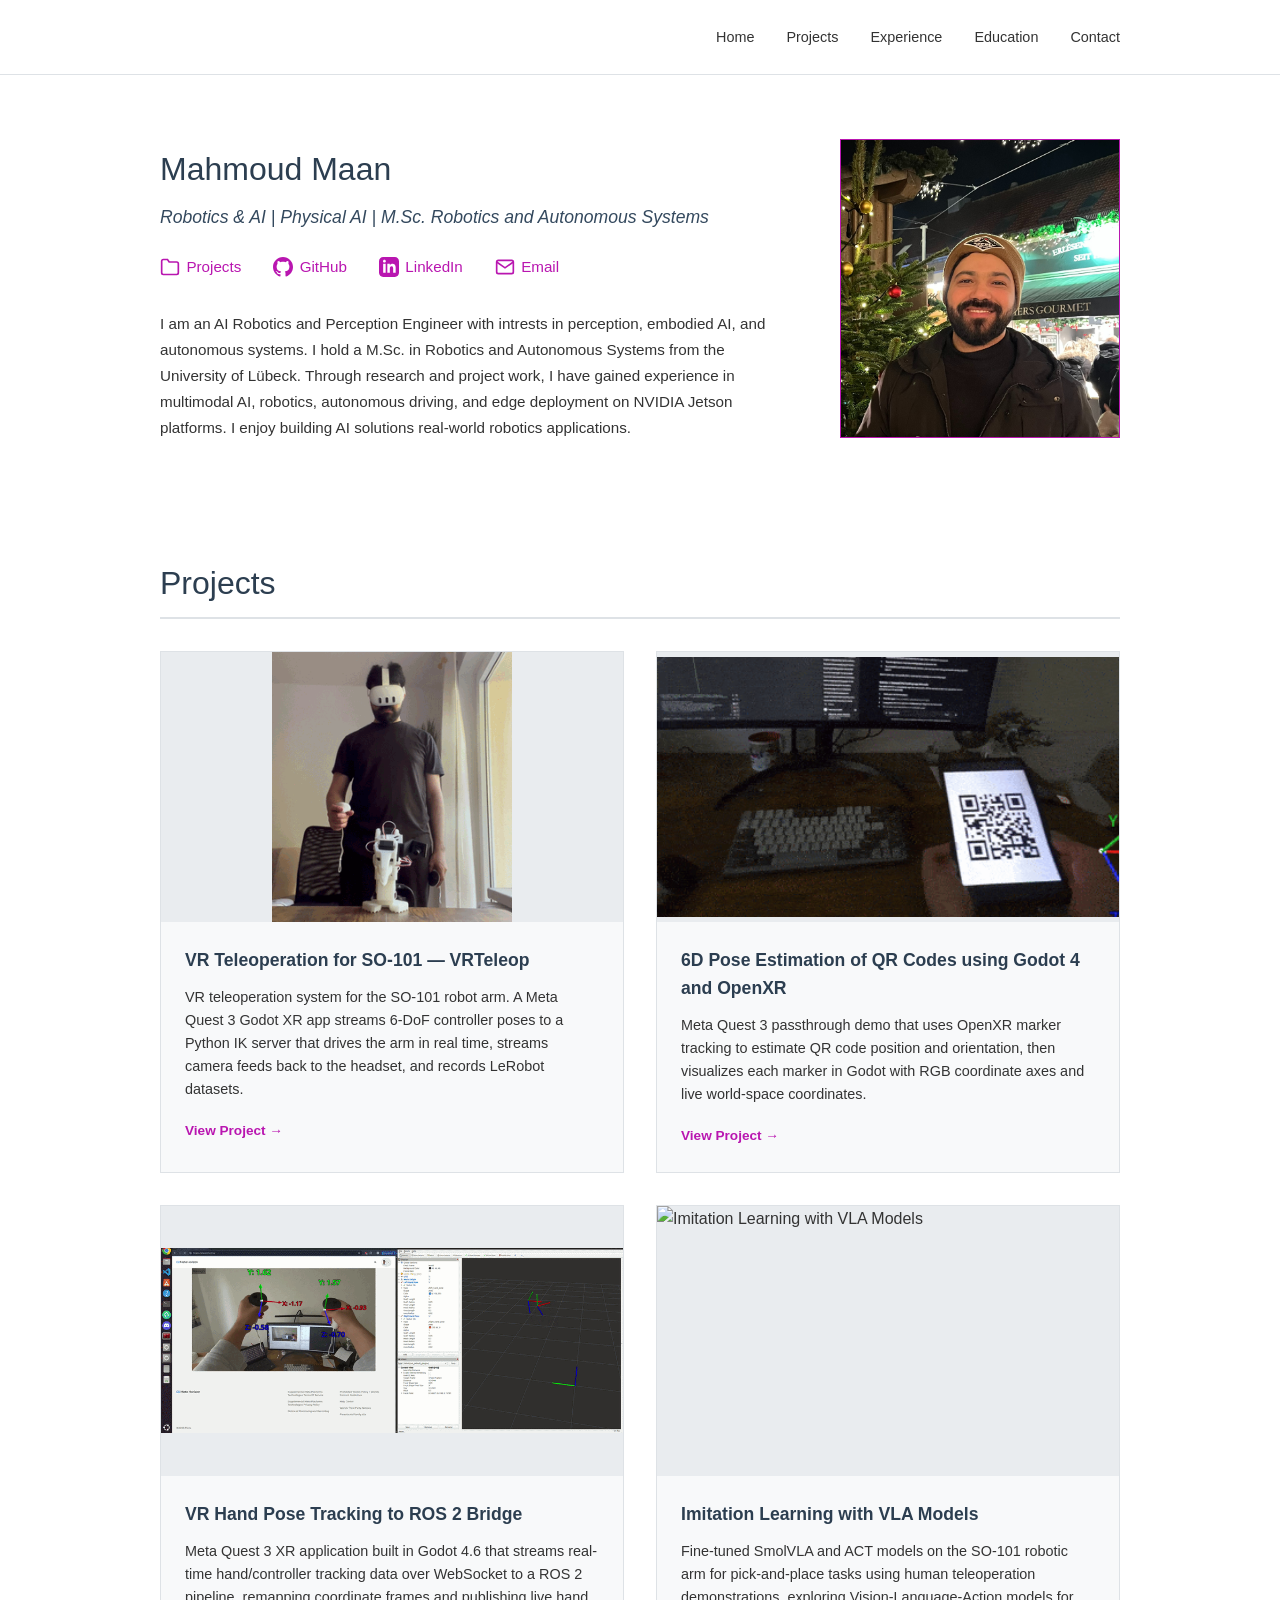
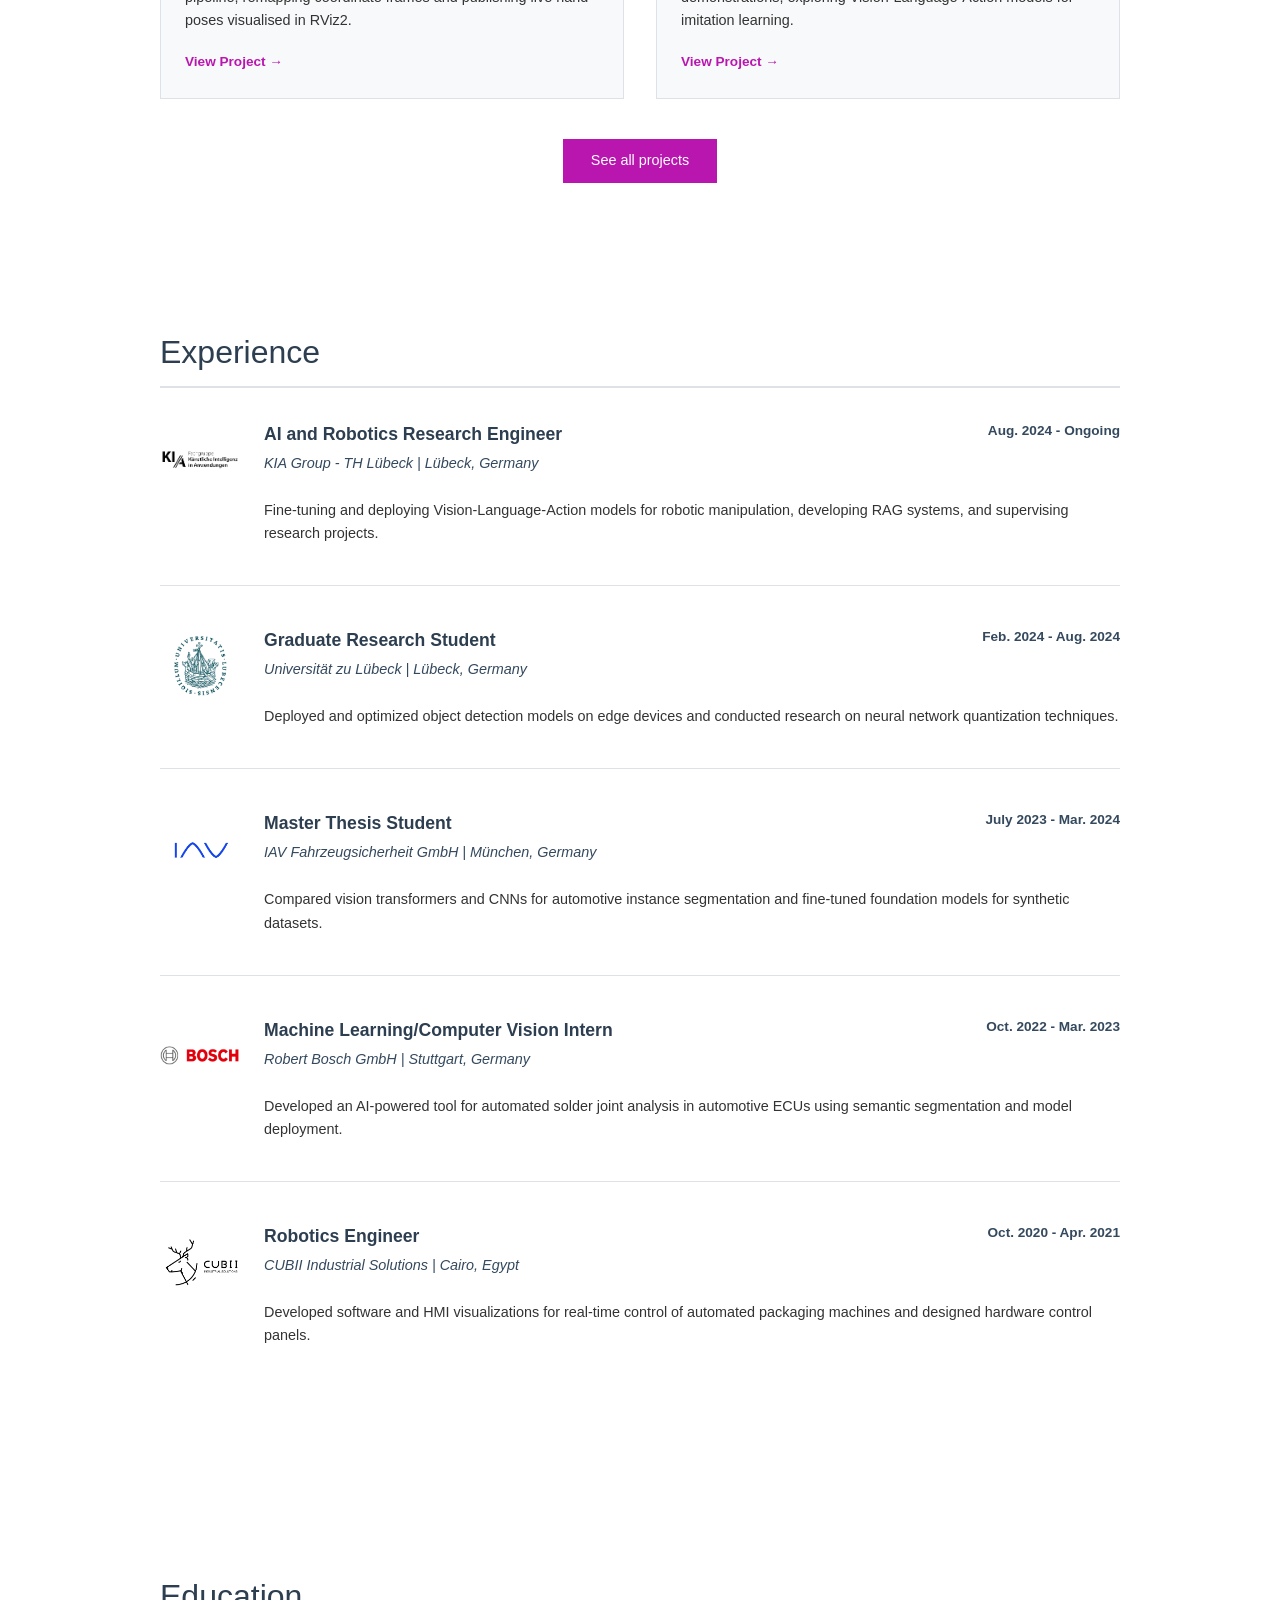
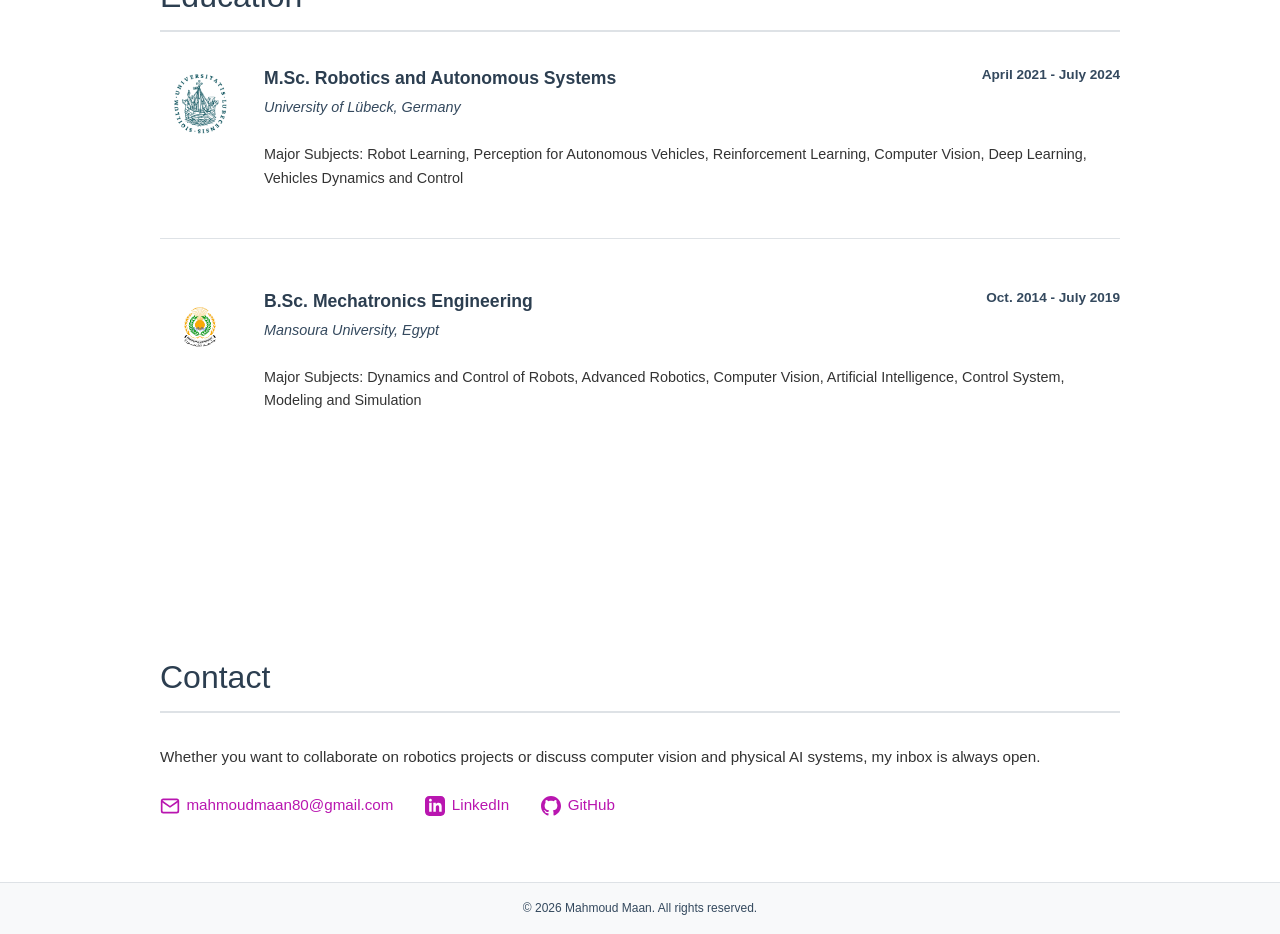
==== index.html @ 0f2143f8 "add all sections in indext.html" ====
<!DOCTYPE html>
<html lang="en">
<head>
    <meta charset="UTF-8">
    <meta name="viewport" content="width=device-width, initial-scale=1.0">
    <title>Mahmoud Maan - AI and Robotics Research Engineer</title>
    <link rel="stylesheet" href="assets/css/style.css">
</head>
<body>
    <nav class="navbar">
        <div class="container">
            <ul class="nav-links">
                <li><a href="#home">Home</a></li>
                <li><a href="#projects">Projects</a></li>
                <li><a href="#experience">Experience</a></li>
                <li><a href="#education">Education</a></li>
                <li><a href="#contact">Contact</a></li>
            </ul>
        </div>
    </nav>

    <main class="container">

        <!-- Home -->
        <div id="home" class="page-section">
            <section class="home-section">
                <div class="profile-container">
                    <div class="profile-text">
                        <h1 class="name">Mahmoud Maan</h1>
                        <p class="title">Robotics & AI | Physical AI | M.Sc. Robotics and Autonomous Systems</p>

                        <div class="social-links">
                            <a href="#projects" class="social-link">
                                <svg class="icon-svg" width="20" height="20" viewBox="0 0 24 24" fill="none" stroke="currentColor" stroke-width="2">
                                    <path d="M22 19a2 2 0 0 1-2 2H4a2 2 0 0 1-2-2V5a2 2 0 0 1 2-2h5l2 3h9a2 2 0 0 1 2 2z"></path>
                                </svg>
                                Projects
                            </a>
                            <a href="https://github.com/mahmoud-maan" class="social-link" target="_blank">
                                <svg class="icon-svg" width="20" height="20" viewBox="0 0 24 24" fill="currentColor">
                                    <path d="M12 0c-6.626 0-12 5.373-12 12 0 5.302 3.438 9.8 8.207 11.387.599.111.793-.261.793-.577v-2.234c-3.338.726-4.033-1.416-4.033-1.416-.546-1.387-1.333-1.756-1.333-1.756-1.089-.745.083-.729.083-.729 1.205.084 1.839 1.237 1.839 1.237 1.07 1.834 2.807 1.304 3.492.997.107-.775.418-1.305.762-1.604-2.665-.305-5.467-1.334-5.467-5.931 0-1.311.469-2.381 1.236-3.221-.124-.303-.535-1.524.117-3.176 0 0 1.008-.322 3.301 1.23.957-.266 1.983-.399 3.003-.404 1.02.005 2.047.138 3.006.404 2.291-1.552 3.297-1.23 3.297-1.23.653 1.653.242 2.874.118 3.176.77.84 1.235 1.911 1.235 3.221 0 4.609-2.807 5.624-5.479 5.921.43.372.823 1.102.823 2.222v3.293c0 .319.192.694.801.576 4.765-1.589 8.199-6.086 8.199-11.386 0-6.627-5.373-12-12-12z"/>
                                </svg>
                                GitHub
                            </a>
                            <a href="https://linkedin.com/in/mahmoud-maan" class="social-link" target="_blank">
                                <svg class="icon-svg" width="20" height="20" viewBox="0 0 24 24" fill="currentColor">
                                    <path d="M19 0h-14c-2.761 0-5 2.239-5 5v14c0 2.761 2.239 5 5 5h14c2.762 0 5-2.239 5-5v-14c0-2.761-2.238-5-5-5zm-11 19h-3v-11h3v11zm-1.5-12.268c-.966 0-1.75-.79-1.75-1.764s.784-1.764 1.75-1.764 1.75.79 1.75 1.764-.783 1.764-1.75 1.764zm13.5 12.268h-3v-5.604c0-3.368-4-3.113-4 0v5.604h-3v-11h3v1.765c1.396-2.586 7-2.777 7 2.476v6.759z"/>
                                </svg>
                                LinkedIn
                            </a>
                            <a href="mailto:mahmoudmaan80@gmail.com" class="social-link">
                                <svg class="icon-svg" width="20" height="20" viewBox="0 0 24 24" fill="none" stroke="currentColor" stroke-width="2">
                                    <path d="M4 4h16c1.1 0 2 .9 2 2v12c0 1.1-.9 2-2 2H4c-1.1 0-2-.9-2-2V6c0-1.1.9-2 2-2z"></path>
                                    <polyline points="22,6 12,13 2,6"></polyline>
                                </svg>
                                Email
                            </a>
                        </div>

                        <div class="bio">
                            <p>I am an AI Robotics and Perception Engineer with intrests in perception, embodied AI, and autonomous systems.
                            I hold a M.Sc. in Robotics and Autonomous Systems from the University of Lübeck. Through research and project work,
                            I have gained experience in multimodal AI, robotics, autonomous driving, and edge deployment on NVIDIA Jetson platforms.
                            I enjoy building AI solutions real-world robotics applications.</p>
                        </div>
                    </div>

                    <div class="profile-image-container">
                        <img src="assets/images/me2.jpg" alt="Mahmoud Maan" class="profile-image">
                    </div>
                </div>
            </section>
        </div>

        <!-- Projects -->
        <div id="projects" class="page-section">
            <section class="content-section">
                <h1>Projects</h1>

                <div class="projects-grid">

                    <a href="projects/detail.html#vr-teleop" class="project-card">
                        <div class="project-image">
                            <img src="assets/images/VRTeleop.gif" alt="VR Teleoperation — VRTeleop">
                        </div>
                        <div class="project-info">
                            <h3>VR Teleoperation for SO-101 — VRTeleop</h3>
                            <p>VR teleoperation system for the SO-101 robot arm. A Meta Quest 3 Godot XR app streams 6-DoF controller poses to a Python IK server that drives the arm in real time, streams camera feeds back to the headset, and records LeRobot datasets.</p>
                            <span class="project-link-text">View Project →</span>
                        </div>
                    </a>

                    <a href="projects/detail.html#qr-code-pose-tracking" class="project-card">
                        <div class="project-image">
                            <img src="assets/images/QRCode.gif" alt="6D Pose Estimation of QR Codes using Godot 4 and OpenXR">
                        </div>
                        <div class="project-info">
                            <h3>6D Pose Estimation of QR Codes using Godot 4 and OpenXR</h3>
                            <p>Meta Quest 3 passthrough demo that uses OpenXR marker tracking to estimate QR code position and orientation, then visualizes each marker in Godot with RGB coordinate axes and live world-space coordinates.</p>
                            <span class="project-link-text">View Project →</span>
                        </div>
                    </a>

                    <a href="projects/detail.html#vr-hand-bridge" class="project-card">
                        <div class="project-image">
                            <img src="assets/images/VRhandbridge.gif" alt="VR Hand Pose Tracking to ROS 2 Bridge">
                        </div>
                        <div class="project-info">
                            <h3>VR Hand Pose Tracking to ROS 2 Bridge</h3>
                            <p>Meta Quest 3 XR application built in Godot 4.6 that streams real-time hand/controller tracking data over WebSocket to a ROS 2 pipeline, remapping coordinate frames and publishing live hand poses visualised in RViz2.</p>
                            <span class="project-link-text">View Project →</span>
                        </div>
                    </a>

                    <a href="projects/detail.html#imitation-learning" class="project-card">
                        <div class="project-image">
                            <img src="assets/images/IL-Project/SmolVLA-inference.gif" alt="Imitation Learning with VLA Models">
                        </div>
                        <div class="project-info">
                            <h3>Imitation Learning with VLA Models</h3>
                            <p>Fine-tuned SmolVLA and ACT models on the SO-101 robotic arm for pick-and-place tasks using human teleoperation demonstrations, exploring Vision-Language-Action models for imitation learning.</p>
                            <span class="project-link-text">View Project →</span>
                        </div>
                    </a>

                </div>

                <div class="projects-see-all">
                    <a href="projects/index.html" class="btn">See all projects</a>
                </div>
            </section>
        </div>

        <!-- Experience -->
        <div id="experience" class="page-section">
            <section class="content-section">
                <h1>Experience</h1>

                <div class="experience-list">
                    <div class="experience-item">
                        <img src="assets/images/kia-logo.png" alt="KIA Group" class="company-logo">
                        <div class="experience-details">
                            <div class="experience-header">
                                <div>
                                    <h3>AI and Robotics Research Engineer</h3>
                                    <h4>KIA Group - TH Lübeck | Lübeck, Germany</h4>
                                </div>
                                <div class="experience-date">Aug. 2024 - Ongoing</div>
                            </div>
                            <p class="experience-summary">Fine-tuning and deploying Vision-Language-Action models for robotic manipulation, developing RAG systems, and supervising research projects.</p>
                        </div>
                    </div>

                    <div class="experience-item">
                        <img src="assets/images/Logo_Uni_Luebeck_1200dpi.png" alt="Universität zu Lübeck" class="company-logo">
                        <div class="experience-details">
                            <div class="experience-header">
                                <div>
                                    <h3>Graduate Research Student</h3>
                                    <h4>Universität zu Lübeck | Lübeck, Germany</h4>
                                </div>
                                <div class="experience-date">Feb. 2024 - Aug. 2024</div>
                            </div>
                            <p class="experience-summary">Deployed and optimized object detection models on edge devices and conducted research on neural network quantization techniques.</p>
                        </div>
                    </div>

                    <div class="experience-item">
                        <img src="assets/images/IAV-logo.png" alt="IAV" class="company-logo">
                        <div class="experience-details">
                            <div class="experience-header">
                                <div>
                                    <h3>Master Thesis Student</h3>
                                    <h4>IAV Fahrzeugsicherheit GmbH | München, Germany</h4>
                                </div>
                                <div class="experience-date">July 2023 - Mar. 2024</div>
                            </div>
                            <p class="experience-summary">Compared vision transformers and CNNs for automotive instance segmentation and fine-tuned foundation models for synthetic datasets.</p>
                        </div>
                    </div>

                    <div class="experience-item">
                        <img src="assets/images/Bosch-logo.png" alt="Bosch" class="company-logo">
                        <div class="experience-details">
                            <div class="experience-header">
                                <div>
                                    <h3>Machine Learning/Computer Vision Intern</h3>
                                    <h4>Robert Bosch GmbH | Stuttgart, Germany</h4>
                                </div>
                                <div class="experience-date">Oct. 2022 - Mar. 2023</div>
                            </div>
                            <p class="experience-summary">Developed an AI-powered tool for automated solder joint analysis in automotive ECUs using semantic segmentation and model deployment.</p>
                        </div>
                    </div>

                    <div class="experience-item">
                        <img src="assets/images/Cubii-Industrial-solutions-logo.png" alt="CUBII" class="company-logo">
                        <div class="experience-details">
                            <div class="experience-header">
                                <div>
                                    <h3>Robotics Engineer</h3>
                                    <h4>CUBII Industrial Solutions | Cairo, Egypt</h4>
                                </div>
                                <div class="experience-date">Oct. 2020 - Apr. 2021</div>
                            </div>
                            <p class="experience-summary">Developed software and HMI visualizations for real-time control of automated packaging machines and designed hardware control panels.</p>
                        </div>
                    </div>
                </div>
            </section>
        </div>

        <!-- Education -->
        <div id="education" class="page-section">
            <section class="content-section">
                <h1>Education</h1>

                <div class="education-list">
                    <div class="education-item-new">
                        <img src="assets/images/Logo_Uni_Luebeck_1200dpi.png" alt="University of Lübeck" class="university-logo">
                        <div class="education-details-new">
                            <div class="education-header-new">
                                <div>
                                    <h3>M.Sc. Robotics and Autonomous Systems</h3>
                                    <h4>University of Lübeck, Germany</h4>
                                </div>
                                <div class="education-date">April 2021 - July 2024</div>
                            </div>
                            <p class="education-summary">Major Subjects: Robot Learning, Perception for Autonomous Vehicles, Reinforcement Learning, Computer Vision, Deep Learning, Vehicles Dynamics and Control
                            </p>
                        </div>
                    </div>

                    <div class="education-item-new">
                        <img src="assets/images/mansoura-university_logo.png" alt="Mansoura University" class="university-logo">
                        <div class="education-details-new">
                            <div class="education-header-new">
                                <div>
                                    <h3>B.Sc. Mechatronics Engineering</h3>
                                    <h4>Mansoura University, Egypt</h4>
                                </div>
                                <div class="education-date">Oct. 2014 - July 2019</div>
                            </div>
                            <p class="education-summary">Major Subjects: Dynamics and Control of Robots, Advanced Robotics, Computer Vision, Artificial Intelligence, Control System, Modeling and Simulation </p>
                        </div>
                    </div>
                </div>
            </section>
        </div>

        <!-- Contact -->
        <div id="contact" class="page-section">
            <section class="content-section contact-section">
                <h1>Contact</h1>
                <p class="contact-text">Whether you want to collaborate on robotics projects or discuss computer vision and physical AI systems, my inbox is always open.
                </p>
                <div class="contact-links">
                    <a href="mailto:mahmoudmaan80@gmail.com" class="social-link">
                        <svg class="icon-svg" width="20" height="20" viewBox="0 0 24 24" fill="none" stroke="currentColor" stroke-width="2">
                            <path d="M4 4h16c1.1 0 2 .9 2 2v12c0 1.1-.9 2-2 2H4c-1.1 0-2-.9-2-2V6c0-1.1.9-2 2-2z"></path>
                            <polyline points="22,6 12,13 2,6"></polyline>
                        </svg>
                        mahmoudmaan80@gmail.com
                    </a>
                    <a href="https://linkedin.com/in/mahmoud-maan" class="social-link" target="_blank">
                        <svg class="icon-svg" width="20" height="20" viewBox="0 0 24 24" fill="currentColor">
                            <path d="M19 0h-14c-2.761 0-5 2.239-5 5v14c0 2.761 2.239 5 5 5h14c2.762 0 5-2.239 5-5v-14c0-2.761-2.238-5-5-5zm-11 19h-3v-11h3v11zm-1.5-12.268c-.966 0-1.75-.79-1.75-1.764s.784-1.764 1.75-1.764 1.75.79 1.75 1.764-.783 1.764-1.75 1.764zm13.5 12.268h-3v-5.604c0-3.368-4-3.113-4 0v5.604h-3v-11h3v1.765c1.396-2.586 7-2.777 7 2.476v6.759z"/>
                        </svg>
                        LinkedIn
                    </a>
                    <a href="https://github.com/mahmoud-maan" class="social-link" target="_blank">
                        <svg class="icon-svg" width="20" height="20" viewBox="0 0 24 24" fill="currentColor">
                            <path d="M12 0c-6.626 0-12 5.373-12 12 0 5.302 3.438 9.8 8.207 11.387.599.111.793-.261.793-.577v-2.234c-3.338.726-4.033-1.416-4.033-1.416-.546-1.387-1.333-1.756-1.333-1.756-1.089-.745.083-.729.083-.729 1.205.084 1.839 1.237 1.839 1.237 1.07 1.834 2.807 1.304 3.492.997.107-.775.418-1.305.762-1.604-2.665-.305-5.467-1.334-5.467-5.931 0-1.311.469-2.381 1.236-3.221-.124-.303-.535-1.524.117-3.176 0 0 1.008-.322 3.301 1.23.957-.266 1.983-.399 3.003-.404 1.02.005 2.047.138 3.006.404 2.291-1.552 3.297-1.23 3.297-1.23.653 1.653.242 2.874.118 3.176.77.84 1.235 1.911 1.235 3.221 0 4.609-2.807 5.624-5.479 5.921.43.372.823 1.102.823 2.222v3.293c0 .319.192.694.801.576 4.765-1.589 8.199-6.086 8.199-11.386 0-6.627-5.373-12-12-12z"/>
                        </svg>
                        GitHub
                    </a>
                </div>
            </section>
        </div>

    </main>

    <footer>
        <div class="container">
            <p>&copy; 2026 Mahmoud Maan. All rights reserved.</p>
        </div>
    </footer>
</body>
</html>
---- assets/css/style.css ----
/* ===========================
   Global Styles
   =========================== */

* {
    margin: 0;
    padding: 0;
    box-sizing: border-box;
}

html {
    overflow-y: scroll;
    scroll-behavior: smooth;
}

.page-section {
    scroll-margin-top: 80px;
}

:root {
    --primary-color: #2c3e50;
    --secondary-color: #34495e;
    --text-color: #333;
    --light-gray: #f8f9fa;
    --border-color: #dee2e6;
    --link-color: #b916b0;
    --link-hover: #8f1189;
}

body {
    font-family: -apple-system, BlinkMacSystemFont, 'Segoe UI', Arial, sans-serif;
    line-height: 1.6;
    color: var(--text-color);
    background-color: #ffffff;
    min-height: 100vh;
    display: flex;
    flex-direction: column;
}

main {
    flex: 1;
}

/* ===========================
   Container
   =========================== */

.container {
    max-width: 1000px;
    margin: 0 auto;
    padding: 0 20px;
}

/* ===========================
   Navigation Bar
   =========================== */

.navbar {
    background-color: #ffffff;
    border-bottom: 1px solid var(--border-color);
    padding: 1.5rem 0;
    position: sticky;
    top: 0;
    z-index: 100;
}

.navbar .container {
    display: flex;
    justify-content: flex-end;
    align-items: center;
}

.nav-links {
    display: flex;
    list-style: none;
    gap: 2rem;
}

.nav-links a {
    text-decoration: none;
    color: var(--text-color);
    font-size: 0.9rem;
    transition: color 0.3s;
}

.nav-links a:hover,
.nav-links a.active {
    color: var(--link-color);
}

/* ===========================
   Home Page
   =========================== */

.home-section {
    padding: 4rem 0;
}

.profile-container {
    display: flex;
    align-items: center;
    gap: 4rem;
    max-width: 1000px;
    margin: 0 auto;
}

.profile-text {
    flex: 1;
    text-align: left;
}

.profile-image-container {
    flex-shrink: 0;
}

.profile-image {
    max-width: 280px;
    height: auto;
    border-radius: 0;
    border: 1px solid var(--link-color);
}

.name {
    font-size: 2rem;
    margin-bottom: 0.5rem;
    color: var(--primary-color);
    font-weight: normal;
}

.title {
    font-size: 1.1rem;
    color: var(--secondary-color);
    margin-bottom: 1.5rem;
    font-style: italic;
}

.bio {
    margin: 2rem 0 0 0;
    font-size: 0.95rem;
    line-height: 1.7;
    text-align: left;
}

.social-links {
    display: flex;
    gap: 2rem;
    margin-top: 1.5rem;
    flex-wrap: wrap;
}

.social-link {
    text-decoration: none;
    color: var(--link-color);
    font-size: 0.95rem;
    display: flex;
    align-items: center;
    gap: 0.4rem;
    transition: color 0.3s;
}

.social-link:hover {
    color: var(--link-hover);
}

.social-link .icon {
    font-size: 1.1rem;
}

.icon-svg {
    flex-shrink: 0;
}

/* ===========================
   Content Sections
   =========================== */

.content-section {
    padding: 3rem 0 6rem 0;
}


.content-section h1 {
    font-size: 2rem;
    margin-bottom: 2rem;
    color: var(--primary-color);
    border-bottom: 2px solid var(--border-color);
    padding-bottom: 0.5rem;
    font-weight: normal;
}

.content-section h2 {
    font-size: 1.5rem;
    margin-top: 2rem;
    margin-bottom: 1rem;
    color: var(--primary-color);
}

.content-section h3 {
    font-size: 1.15rem;
    margin-top: 1.5rem;
    margin-bottom: 0.75rem;
    color: var(--secondary-color);
}

.content-section h4 {
    font-size: 1rem;
    color: var(--secondary-color);
    font-weight: normal;
    font-style: italic;
}

/* ===========================
   Experience List
   =========================== */

.experience-list {
    margin-top: 2rem;
}

.experience-item {
    display: flex;
    gap: 1.5rem;
    margin-bottom: 2.5rem;
    padding-bottom: 2.5rem;
    border-bottom: 1px solid var(--border-color);
}

.experience-item:last-child {
    border-bottom: none;
}

.company-logo {
    width: 80px;
    height: 80px;
    object-fit: contain;
    flex-shrink: 0;
}

.experience-details {
    flex: 1;
}

.experience-header {
    display: flex;
    justify-content: space-between;
    align-items: flex-start;
    margin-bottom: 0.75rem;
}

.experience-date {
    font-size: 0.85rem;
    color: var(--secondary-color);
    font-weight: bold;
    white-space: nowrap;
    margin-left: 1rem;
}

.experience-item h3 {
    margin: 0 0 0.25rem 0;
    font-size: 1.1rem;
    color: var(--primary-color);
}

.experience-item h4 {
    margin: 0 0 0.75rem 0;
    font-size: 0.9rem;
    color: var(--secondary-color);
    font-weight: normal;
    font-style: italic;
}

.experience-summary {
    font-size: 0.9rem;
    line-height: 1.6;
    color: var(--text-color);
    margin: 0;
}

/* ===========================
   Education
   =========================== */

.education-list {
    margin-top: 2rem;
    margin-bottom: 3rem;
}

.education-item-new {
    display: flex;
    gap: 1.5rem;
    margin-bottom: 3rem;
    padding-bottom: 3rem;
    border-bottom: 1px solid var(--border-color);
}

.education-item-new:last-child {
    border-bottom: none;
}

.university-logo {
    width: 80px;
    height: 80px;
    object-fit: contain;
    flex-shrink: 0;
}

.education-details-new {
    flex: 1;
}

.education-header-new {
    display: flex;
    justify-content: space-between;
    align-items: flex-start;
    margin-bottom: 0.75rem;
}

.education-date {
    font-size: 0.85rem;
    color: var(--secondary-color);
    font-weight: bold;
    white-space: nowrap;
    margin-left: 1rem;
}

.education-item-new h3 {
    margin: 0 0 0.25rem 0;
    font-size: 1.1rem;
    color: var(--primary-color);
}

.education-item-new h4 {
    margin: 0 0 0.75rem 0;
    font-size: 0.9rem;
    color: var(--secondary-color);
    font-weight: normal;
    font-style: italic;
}

.education-summary {
    font-size: 0.9rem;
    line-height: 1.6;
    color: var(--text-color);
    margin: 0;
}

/* ===========================
   Skills Section
   =========================== */

.skills-section {
    margin-top: 3rem;
}

.skills-grid {
    display: grid;
    grid-template-columns: repeat(auto-fit, minmax(300px, 1fr));
    gap: 1.5rem;
    margin-top: 1.5rem;
}

.skill-category {
    background-color: var(--light-gray);
    padding: 1.5rem;
    border-left: 3px solid var(--link-color);
}

.skill-category h3 {
    margin-top: 0;
    margin-bottom: 0.75rem;
    font-size: 1rem;
}

.skill-category p {
    line-height: 1.6;
    color: var(--text-color);
    font-size: 0.9rem;
}

/* ===========================
   Projects Grid
   =========================== */

.projects-grid {
    display: grid;
    grid-template-columns: repeat(2, 1fr);
    gap: 2rem;
    margin-top: 2rem;
}

.project-card {
    display: block;
    text-decoration: none;
    color: inherit;
    background-color: var(--light-gray);
    border: 1px solid var(--border-color);
    overflow: hidden;
    transition: transform 0.2s, box-shadow 0.2s;
}

.project-card:hover {
    transform: translateY(-5px);
    box-shadow: 0 4px 12px rgba(0, 0, 0, 0.1);
}

.project-image {
    width: 100%;
    height: 270px;
    overflow: hidden;
    background-color: #e9ecef;
}

.project-image img {
    width: 100%;
    height: 100%;
    object-fit: contain;
}

.project-info {
    padding: 1.5rem;
}

.project-info h3 {
    margin-top: 0;
    margin-bottom: 0.75rem;
    color: var(--primary-color);
    font-size: 1.1rem;
}

.project-info p {
    line-height: 1.6;
    margin-bottom: 1rem;
    color: var(--text-color);
    font-size: 0.9rem;
}

.project-link-text {
    color: var(--link-color);
    font-weight: bold;
    font-size: 0.85rem;
}

.projects-see-all {
    text-align: center;
    margin-top: 2.5rem;
}

/* ===========================
   Project Detail Page
   =========================== */

.project-detail {
    max-width: 800px;
    margin: 0 auto;
}

.back-link {
    display: inline-block;
    color: var(--link-color);
    text-decoration: none;
    margin-bottom: 2rem;
    font-size: 0.95rem;
}

.back-link:hover {
    color: var(--link-hover);
}

.project-meta {
    font-size: 0.9rem;
    color: var(--secondary-color);
    font-style: italic;
    margin-bottom: 2rem;
}

.project-image-large {
    width: 100%;
    height: 400px;
    overflow: hidden;
    background-color: #e9ecef;
    margin-bottom: 2rem;
    border: 1px solid var(--border-color);
}

.project-image-large img {
    width: 100%;
    height: 100%;
    object-fit: cover;
}

.project-image-hero {
    width: 100%;
    margin: 1.5rem 0 2rem;
    border: 1px solid var(--border-color);
    border-radius: 4px;
    overflow: hidden;
    background-color: #f8f9fa;
}

.project-image-hero img {
    width: 100%;
    height: auto;
    display: block;
}

.project-video-hero {
    position: relative;
    display: block;
    width: 100%;
    margin: 1.5rem 0 2rem;
    border: 1px solid var(--border-color);
    border-radius: 4px;
    overflow: hidden;
    background-color: #000;
    text-decoration: none;
    cursor: pointer;
}

.project-video-hero img {
    width: 100%;
    height: auto;
    display: block;
    transition: opacity 0.2s ease;
}

.project-video-hero:hover img {
    opacity: 0.75;
}

.yt-play-btn {
    position: absolute;
    top: 50%;
    left: 50%;
    transform: translate(-50%, -50%);
    pointer-events: none;
    filter: drop-shadow(0 2px 6px rgba(0,0,0,0.5));
    transition: transform 0.2s ease;
}

.project-video-hero:hover .yt-play-btn {
    transform: translate(-50%, -50%) scale(1.12);
}

.video-caption {
    text-align: center;
    font-size: 0.85rem;
    color: var(--text-secondary, #666);
    margin: -1rem 0 1.5rem;
}

.video-grid {
    display: grid;
    grid-template-columns: repeat(2, 1fr);
    gap: 1rem;
    margin: 1.5rem 0;
}

.video-grid .project-video-hero {
    margin: 0;
}

.video-grid .video-caption {
    margin: 0.4rem 0 0;
}

@media (max-width: 600px) {
    .video-grid {
        grid-template-columns: 1fr;
    }
}

.project-content {
    line-height: 1.7;
    font-size: 0.95rem;
}

.project-content ul {
    margin-left: 1.5rem;
    margin-bottom: 1.5rem;
}

.project-content li {
    margin-bottom: 0.5rem;
    font-size: 0.9rem;
}

.project-content pre {
    background-color: var(--light-gray);
    padding: 1.5rem;
    border-left: 3px solid var(--link-color);
    overflow-x: auto;
    margin: 1.5rem 0;
}

.project-content code {
    font-family: 'Courier New', monospace;
    font-size: 0.9rem;
    line-height: 1.6;
}

.project-content img {
    width: 100%;
    height: auto;
    display: block;
    margin: 1rem 0 0;
    border: 1px solid var(--border-color);
}

.project-content blockquote {
    border-left: 3px solid var(--border-color);
    margin: 0 0 1.5rem;
    padding: 0.5rem 1rem;
    color: var(--secondary-color);
    font-style: italic;
    font-size: 0.9rem;
}

.project-content hr {
    border: none;
    border-top: 1px solid var(--border-color);
    margin: 2rem 0;
}

.project-content table {
    width: 100%;
    border-collapse: collapse;
    margin: 1.5rem 0;
    font-size: 0.9rem;
}

.project-content th {
    background-color: var(--light-gray);
    border: 1px solid var(--border-color);
    padding: 0.6rem 1rem;
    text-align: left;
    font-weight: bold;
}

.project-content td {
    border: 1px solid var(--border-color);
    padding: 0.6rem 1rem;
}

.project-links {
    margin-top: 3rem;
    padding-top: 2rem;
    border-top: 1px solid var(--border-color);
}

.btn {
    display: inline-block;
    padding: 0.65rem 1.75rem;
    background-color: var(--link-color);
    color: white;
    text-decoration: none;
    border: none;
    font-size: 0.9rem;
    transition: background-color 0.3s;
}

.btn:hover {
    background-color: var(--link-hover);
}

/* ===========================
   Contact Section
   =========================== */

.contact-section {
    padding-bottom: 4rem;
}

.contact-text {
    font-size: 0.95rem;
    color: var(--text-color);
    margin-bottom: 1.5rem;
}

.contact-links {
    display: flex;
    gap: 2rem;
    flex-wrap: wrap;
}

/* ===========================
   Footer
   =========================== */

footer {
    background-color: var(--light-gray);
    border-top: 1px solid var(--border-color);
    padding: 1rem 0;
    margin-top: auto;
    text-align: center;
}

footer p {
    color: var(--secondary-color);
    font-size: 0.75rem;
}

/* ===========================
   Responsive Design
   =========================== */

@media (max-width: 768px) {
    .nav-links {
        gap: 1rem;
    }
    
    .profile-container {
        flex-direction: column-reverse;
        gap: 2rem;
        text-align: center;
    }
    
    .profile-text {
        text-align: center;
    }
    
    .bio {
        text-align: left;
    }
    
    .social-links {
        justify-content: center;
    }
    
    .profile-image {
        width: 220px;
        height: 220px;
    }
    
    .projects-grid {
        grid-template-columns: 1fr;
    }
    
    .experience-item {
        flex-direction: column;
        gap: 1rem;
    }
    
    .experience-header {
        flex-direction: column;
    }
    
    .experience-date {
        margin-left: 0;
        margin-top: 0.25rem;
    }
    
    .company-logo {
        width: 60px;
        height: 60px;
    }
    
    .education-item-new {
        flex-direction: column;
        gap: 1rem;
    }
    
    .education-header-new {
        flex-direction: column;
    }
    
    .education-date {
        margin-left: 0;
        margin-top: 0.25rem;
    }
    
    .university-logo {
        width: 60px;
        height: 60px;
    }
    
    .skills-grid {
        grid-template-columns: 1fr;
    }
    
    .name {
        font-size: 1.75rem;
    }
    
    .title {
        font-size: 1rem;
    }
}

@media (max-width: 480px) {
    .container {
        padding: 0 15px;
    }
    
    .nav-links {
        flex-wrap: wrap;
        justify-content: center;
    }
    
    .profile-image {
        width: 150px;
        height: 150px;
    }
    
    .company-logo {
        width: 50px;
        height: 50px;
    }
    
    .university-logo {
        width: 50px;
        height: 50px;
    }
    
    .content-section h1 {
        font-size: 2rem;
    }
    
    .project-image-large {
        height: 250px;
    }
}
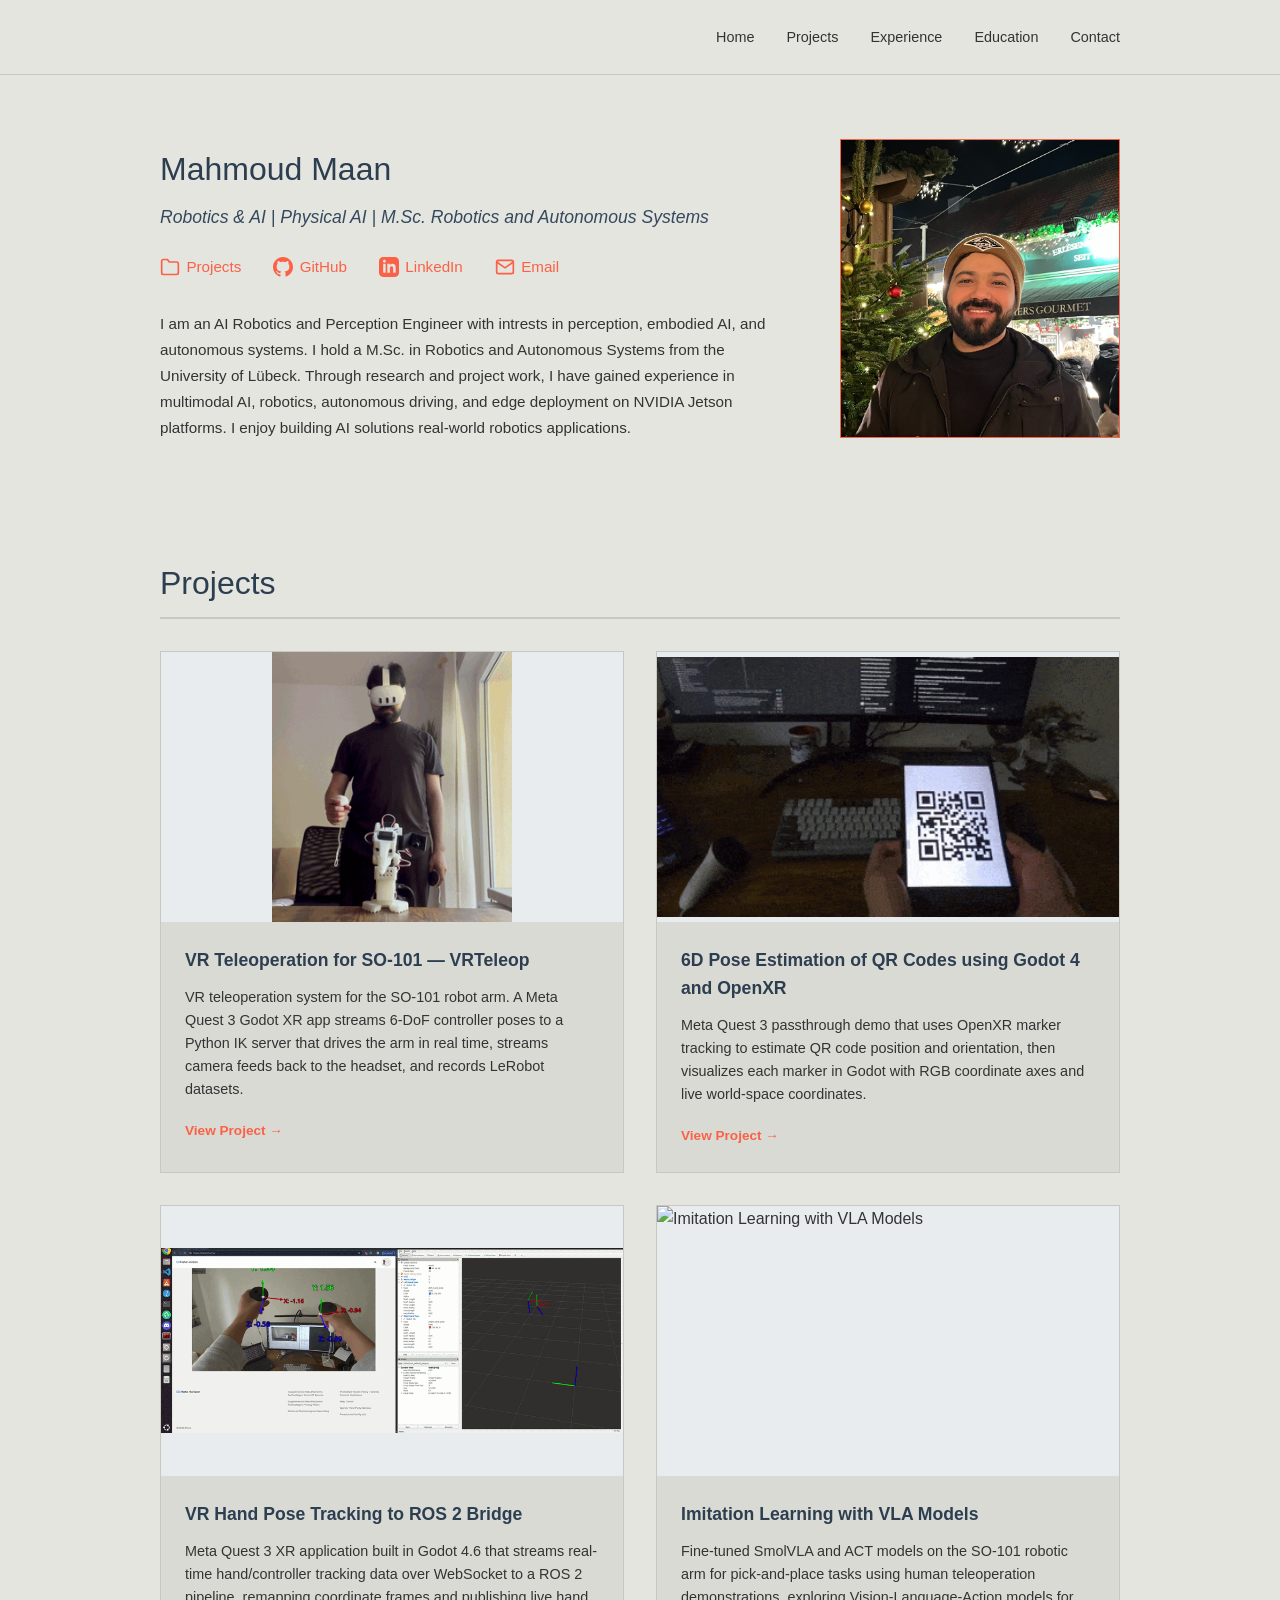
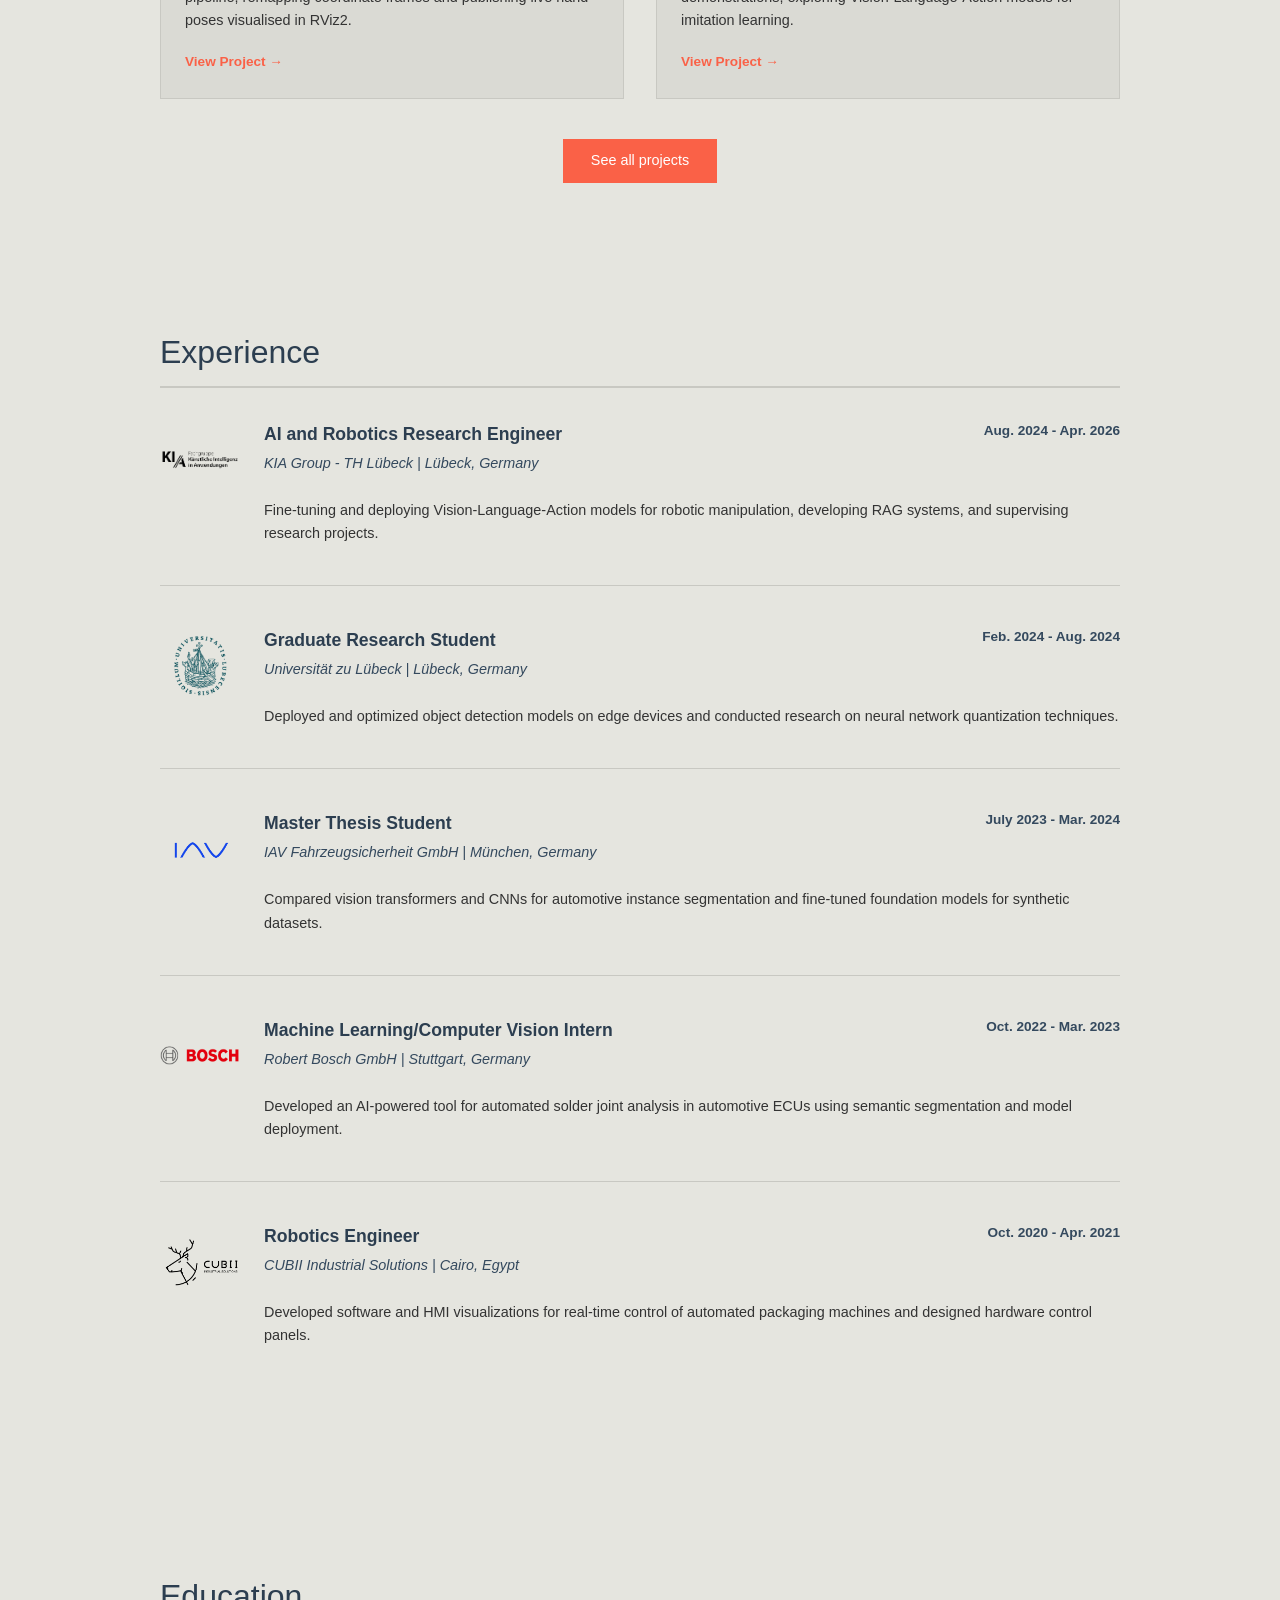
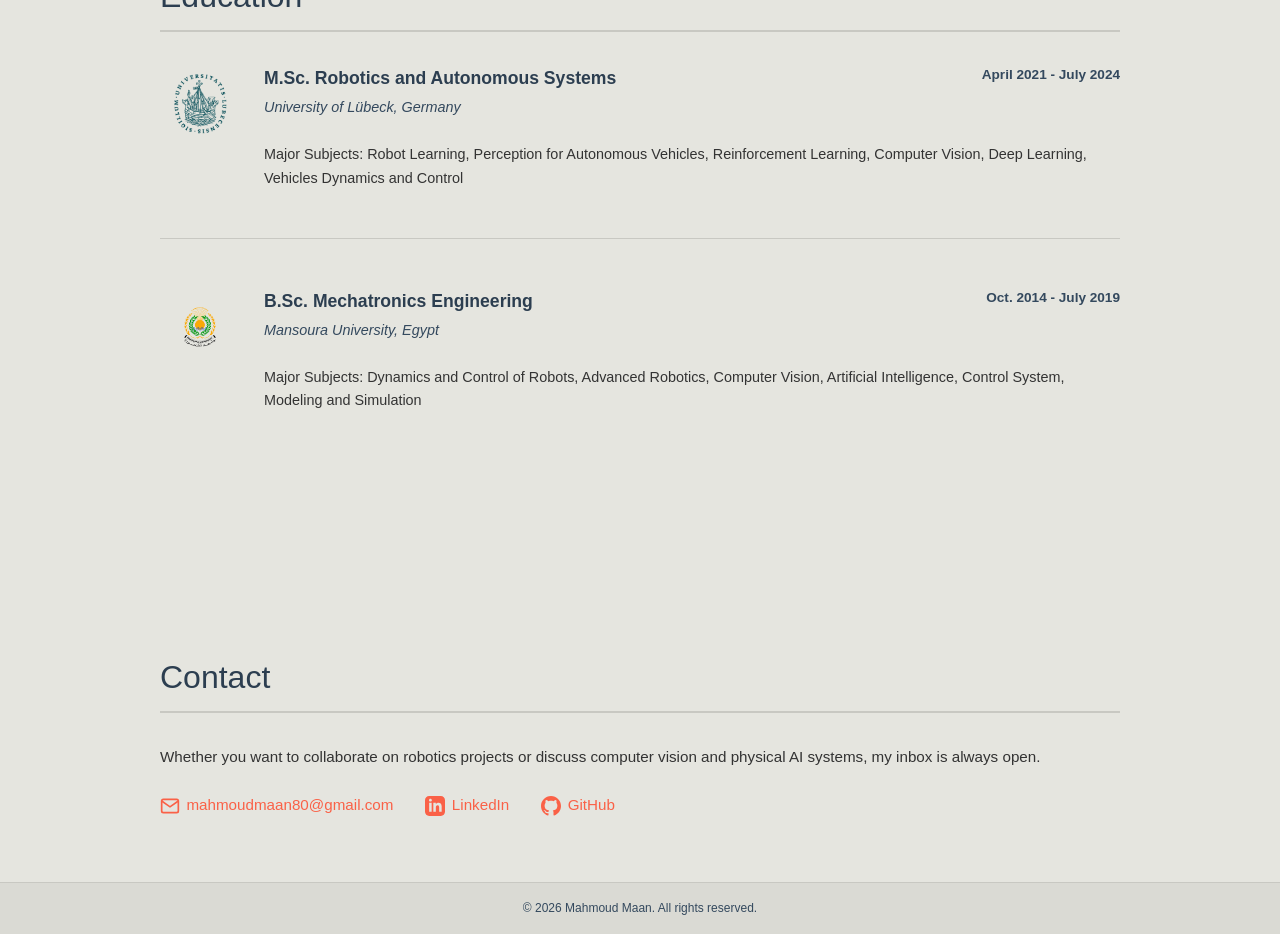
==== commit ccd3ea45: "update experience date" ====
--- a/index.html
+++ b/index.html
@@ -145,7 +145,7 @@
                                     <h3>AI and Robotics Research Engineer</h3>
                                     <h4>KIA Group - TH Lübeck | Lübeck, Germany</h4>
                                 </div>
-                                <div class="experience-date">Aug. 2024 - Ongoing</div>
+                                <div class="experience-date">Aug. 2024 - Apr. 2026</div>
                             </div>
                             <p class="experience-summary">Fine-tuning and deploying Vision-Language-Action models for robotic manipulation, developing RAG systems, and supervising research projects.</p>
                         </div>
--- a/assets/css/style.css
+++ b/assets/css/style.css
@@ -18,20 +18,21 @@
 }
 
 :root {
+    --bg-main: #e5e5df;
     --primary-color: #2c3e50;
     --secondary-color: #34495e;
     --text-color: #333;
-    --light-gray: #f8f9fa;
-    --border-color: #dee2e6;
-    --link-color: #b916b0;
-    --link-hover: #8f1189;
+    --light-gray: #dadad4;
+    --border-color: #c8c8c2;
+    --link-color: #fa6147;
+    --link-hover: #e8543c;
 }
 
 body {
     font-family: -apple-system, BlinkMacSystemFont, 'Segoe UI', Arial, sans-serif;
     line-height: 1.6;
     color: var(--text-color);
-    background-color: #ffffff;
+    background-color: var(--bg-main);
     min-height: 100vh;
     display: flex;
     flex-direction: column;
@@ -56,7 +57,7 @@
    =========================== */
 
 .navbar {
-    background-color: #ffffff;
+    background-color: var(--bg-main);
     border-bottom: 1px solid var(--border-color);
     padding: 1.5rem 0;
     position: sticky;
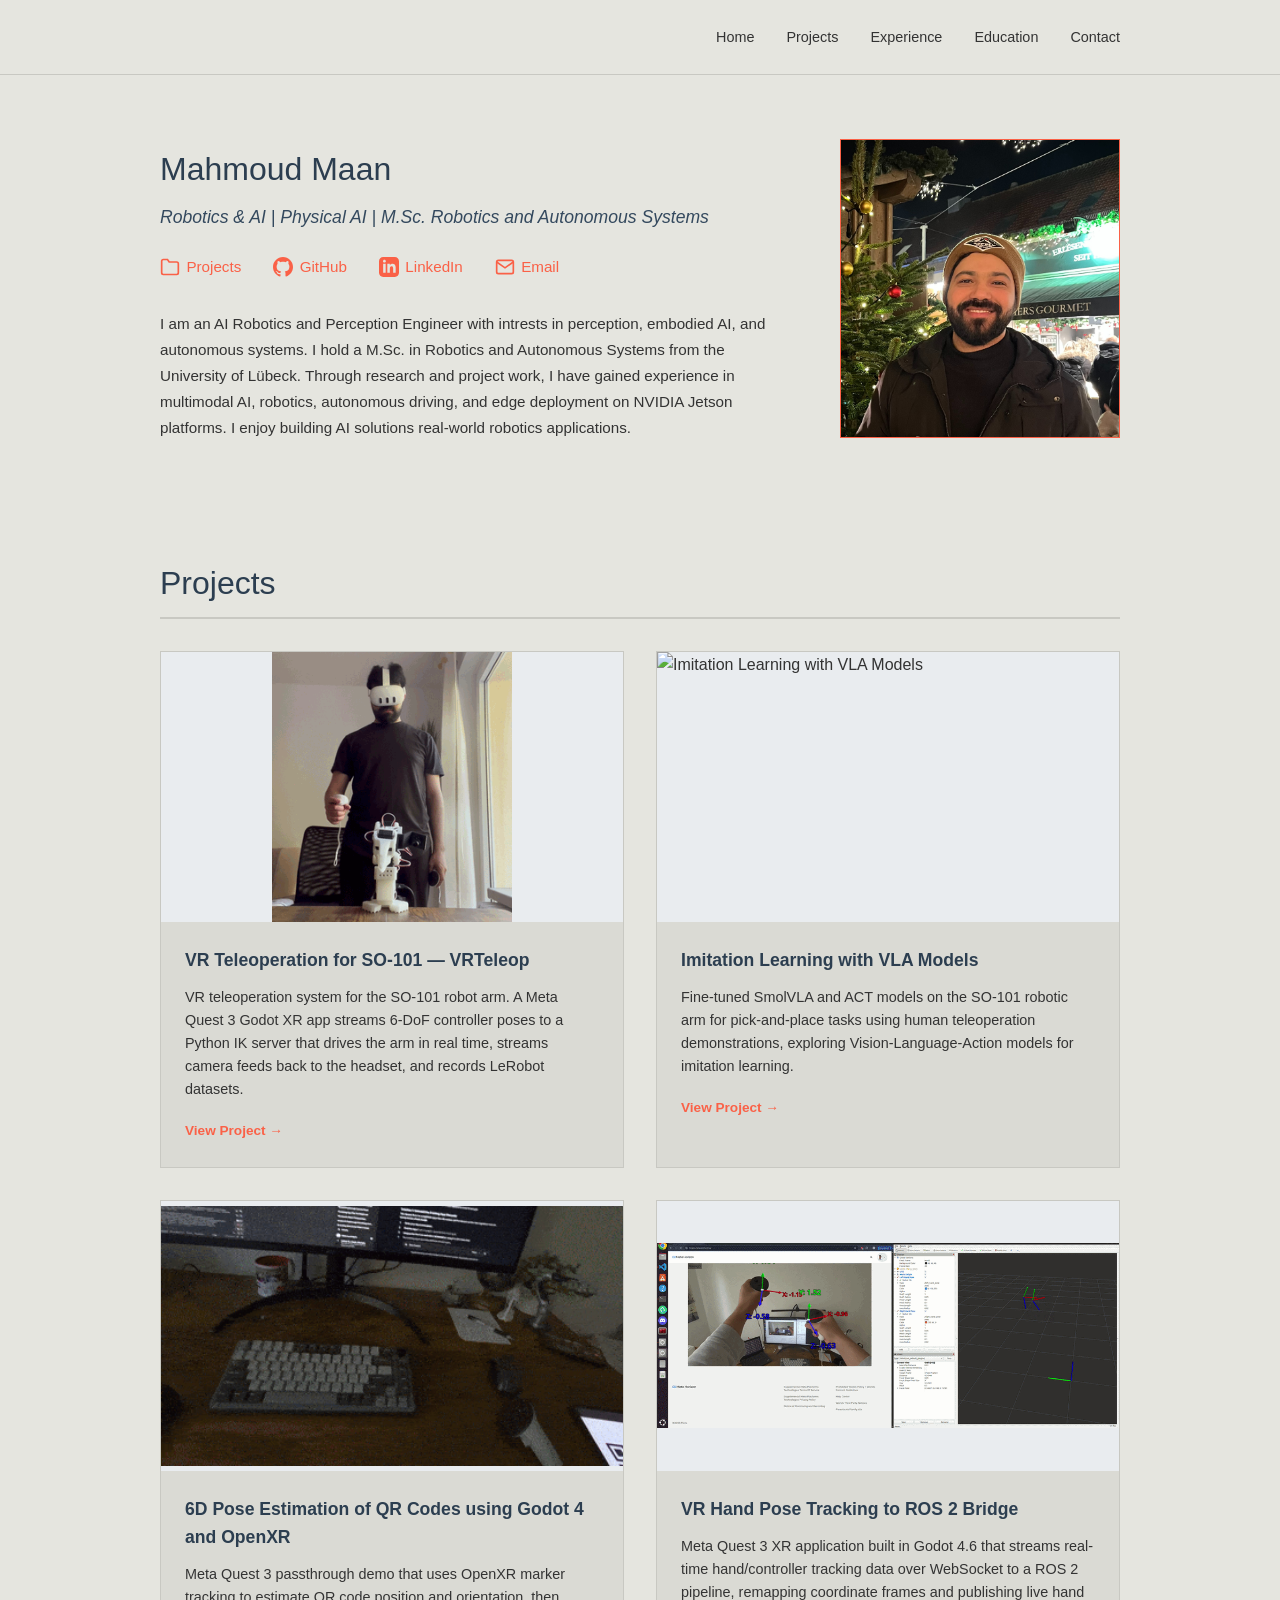
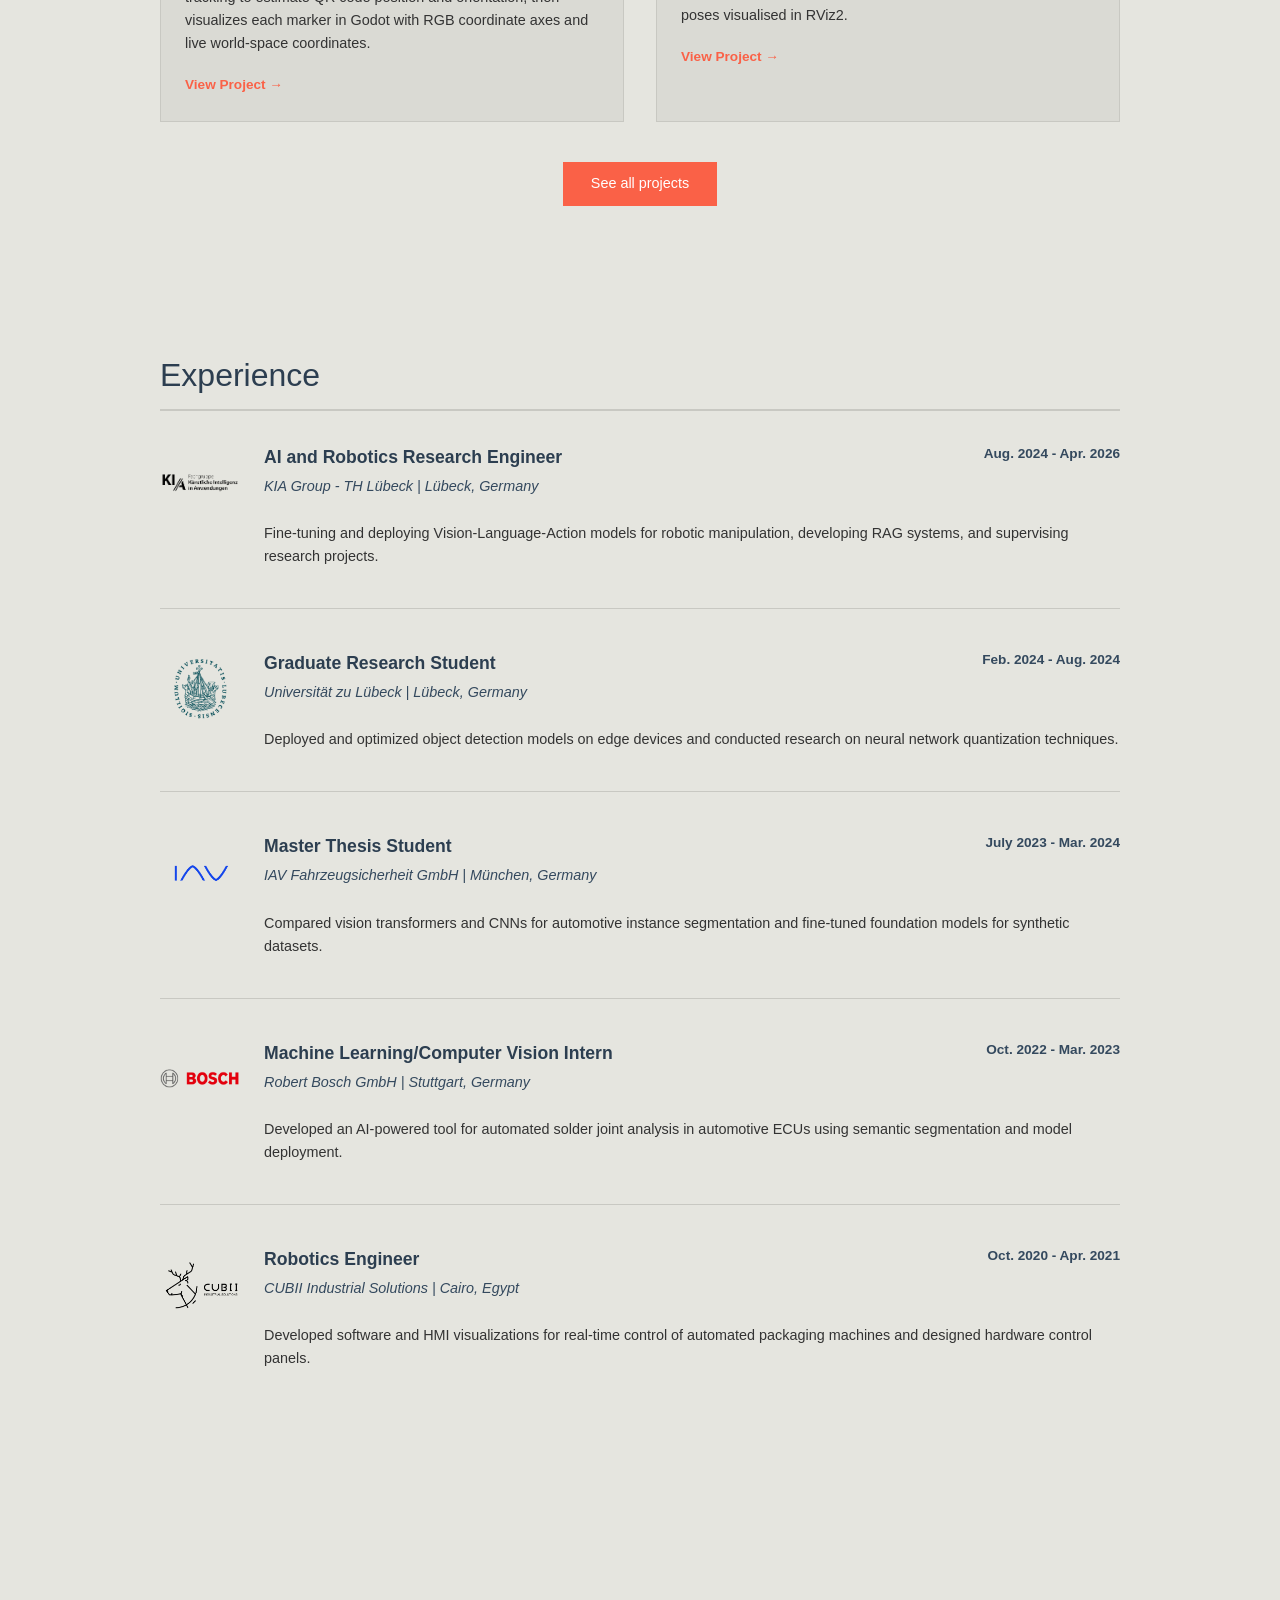
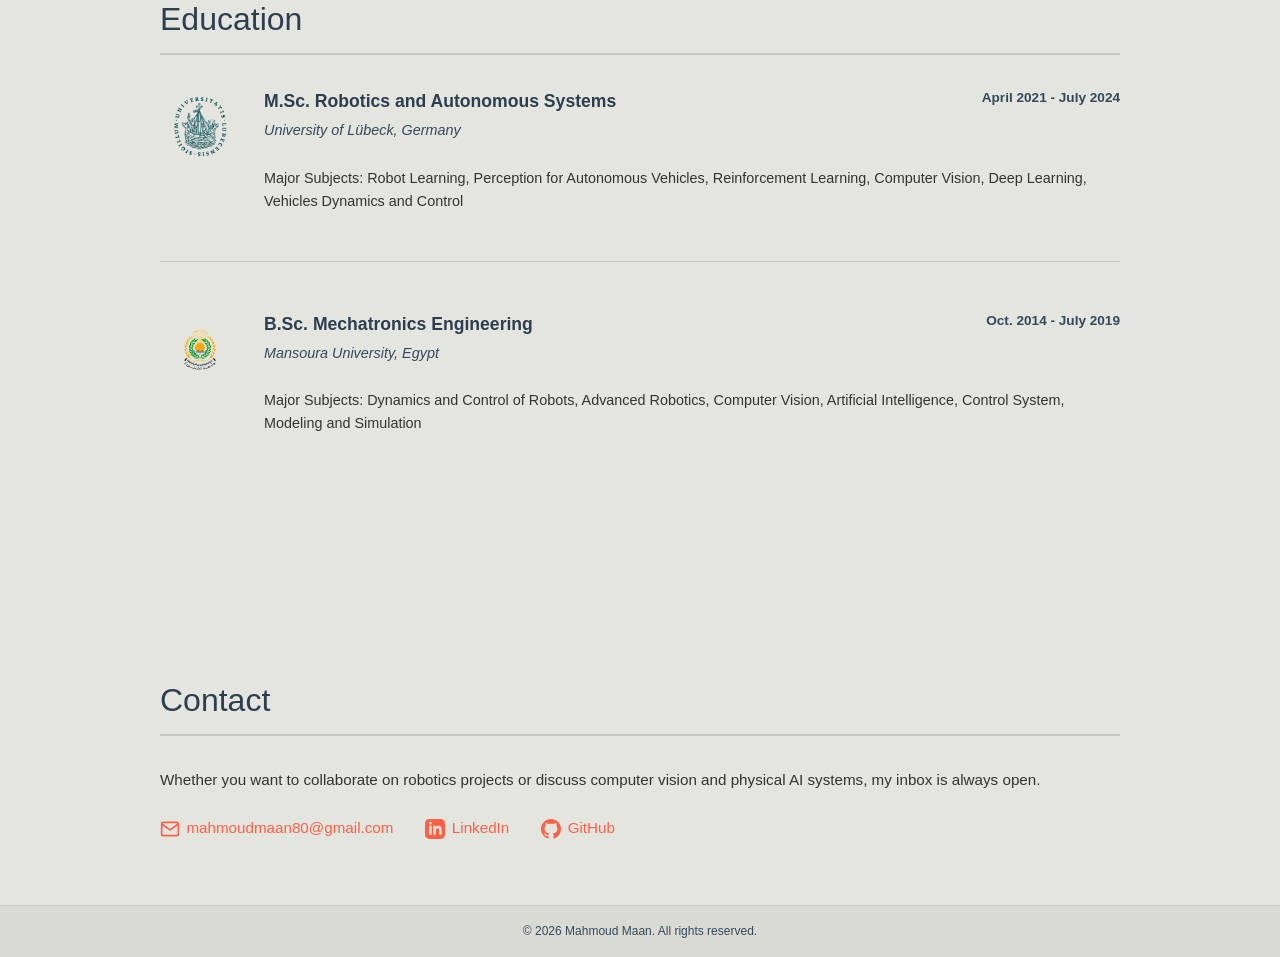
==== commit b6944745: "Update project cards in index.html" ====
--- a/index.html
+++ b/index.html
@@ -90,6 +90,17 @@
                         </div>
                     </a>
 
+                    <a href="projects/detail.html#imitation-learning" class="project-card">
+                        <div class="project-image">
+                            <img src="assets/images/IL-Project/SmolVLA-inference.gif" alt="Imitation Learning with VLA Models">
+                        </div>
+                        <div class="project-info">
+                            <h3>Imitation Learning with VLA Models</h3>
+                            <p>Fine-tuned SmolVLA and ACT models on the SO-101 robotic arm for pick-and-place tasks using human teleoperation demonstrations, exploring Vision-Language-Action models for imitation learning.</p>
+                            <span class="project-link-text">View Project →</span>
+                        </div>
+                    </a>
+
                     <a href="projects/detail.html#qr-code-pose-tracking" class="project-card">
                         <div class="project-image">
                             <img src="assets/images/QRCode.gif" alt="6D Pose Estimation of QR Codes using Godot 4 and OpenXR">
@@ -108,17 +119,6 @@
                         <div class="project-info">
                             <h3>VR Hand Pose Tracking to ROS 2 Bridge</h3>
                             <p>Meta Quest 3 XR application built in Godot 4.6 that streams real-time hand/controller tracking data over WebSocket to a ROS 2 pipeline, remapping coordinate frames and publishing live hand poses visualised in RViz2.</p>
-                            <span class="project-link-text">View Project →</span>
-                        </div>
-                    </a>
-
-                    <a href="projects/detail.html#imitation-learning" class="project-card">
-                        <div class="project-image">
-                            <img src="assets/images/IL-Project/SmolVLA-inference.gif" alt="Imitation Learning with VLA Models">
-                        </div>
-                        <div class="project-info">
-                            <h3>Imitation Learning with VLA Models</h3>
-                            <p>Fine-tuned SmolVLA and ACT models on the SO-101 robotic arm for pick-and-place tasks using human teleoperation demonstrations, exploring Vision-Language-Action models for imitation learning.</p>
                             <span class="project-link-text">View Project →</span>
                         </div>
                     </a>
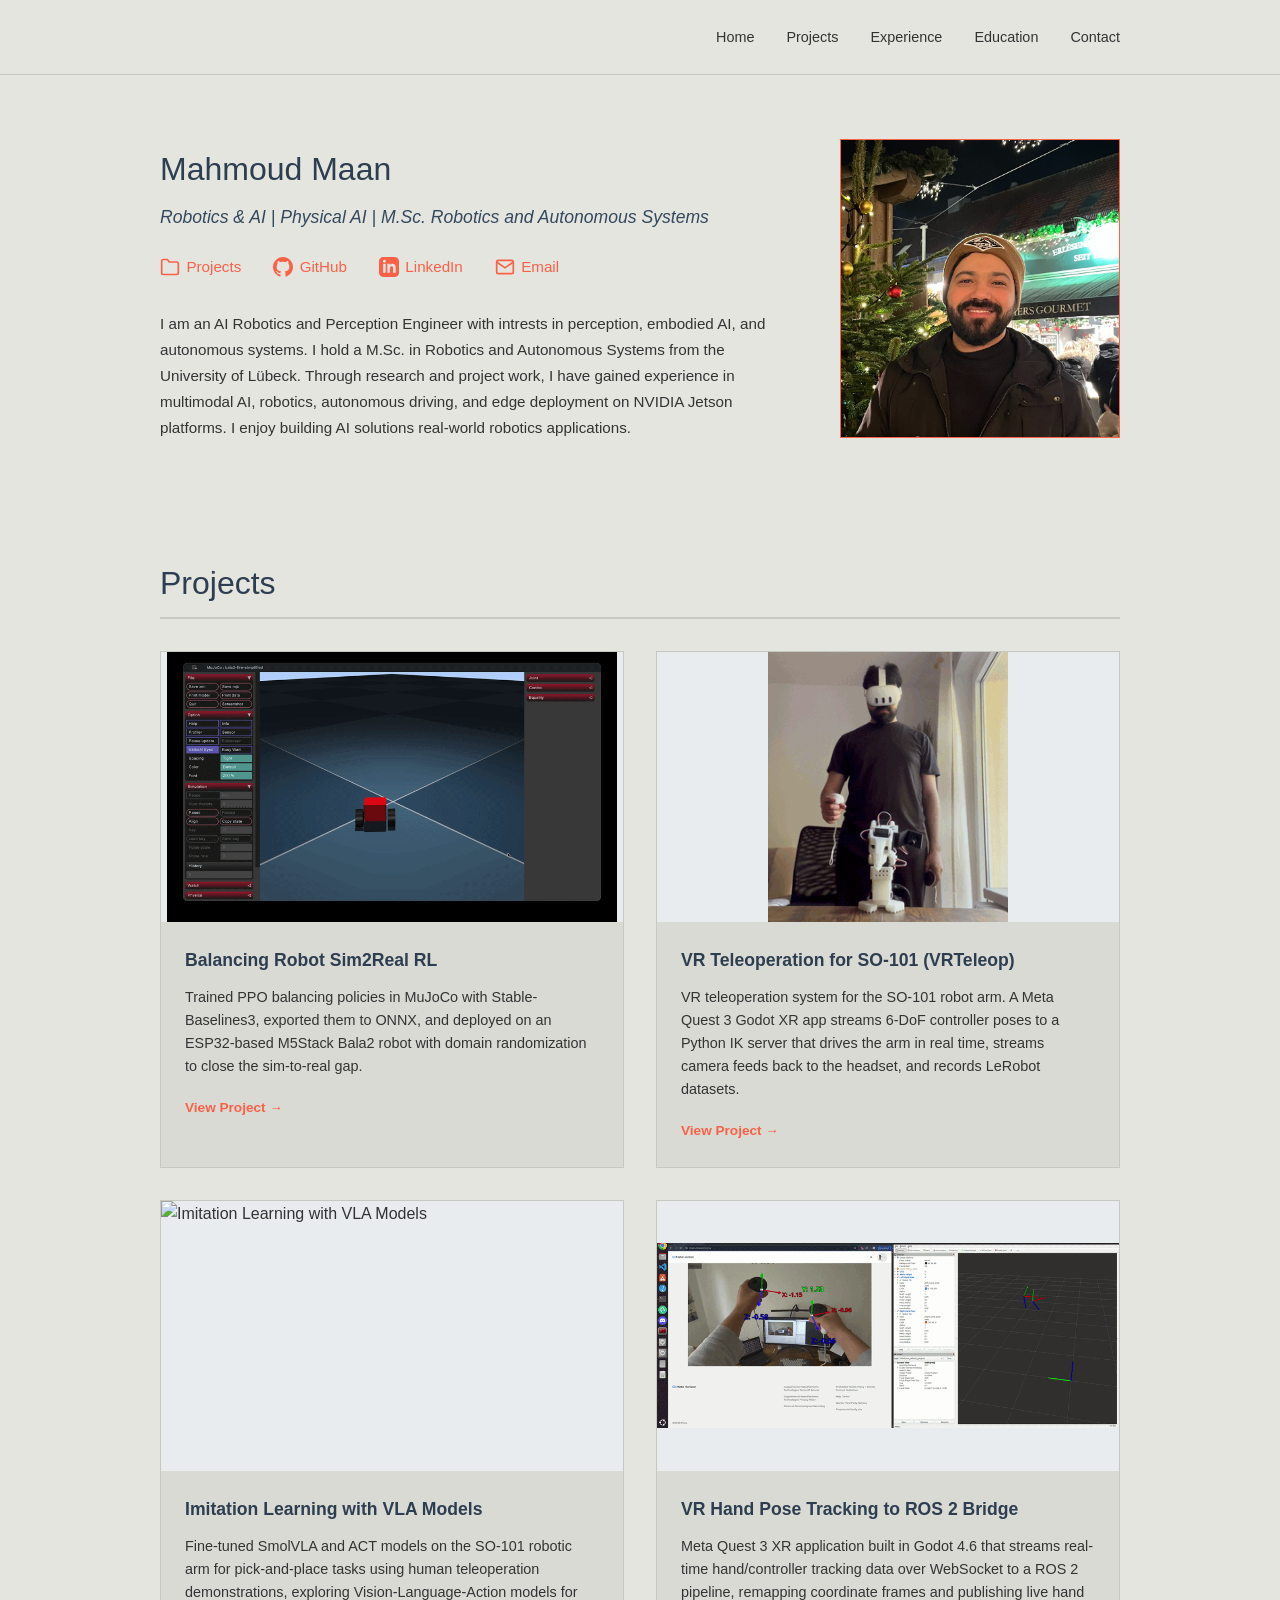
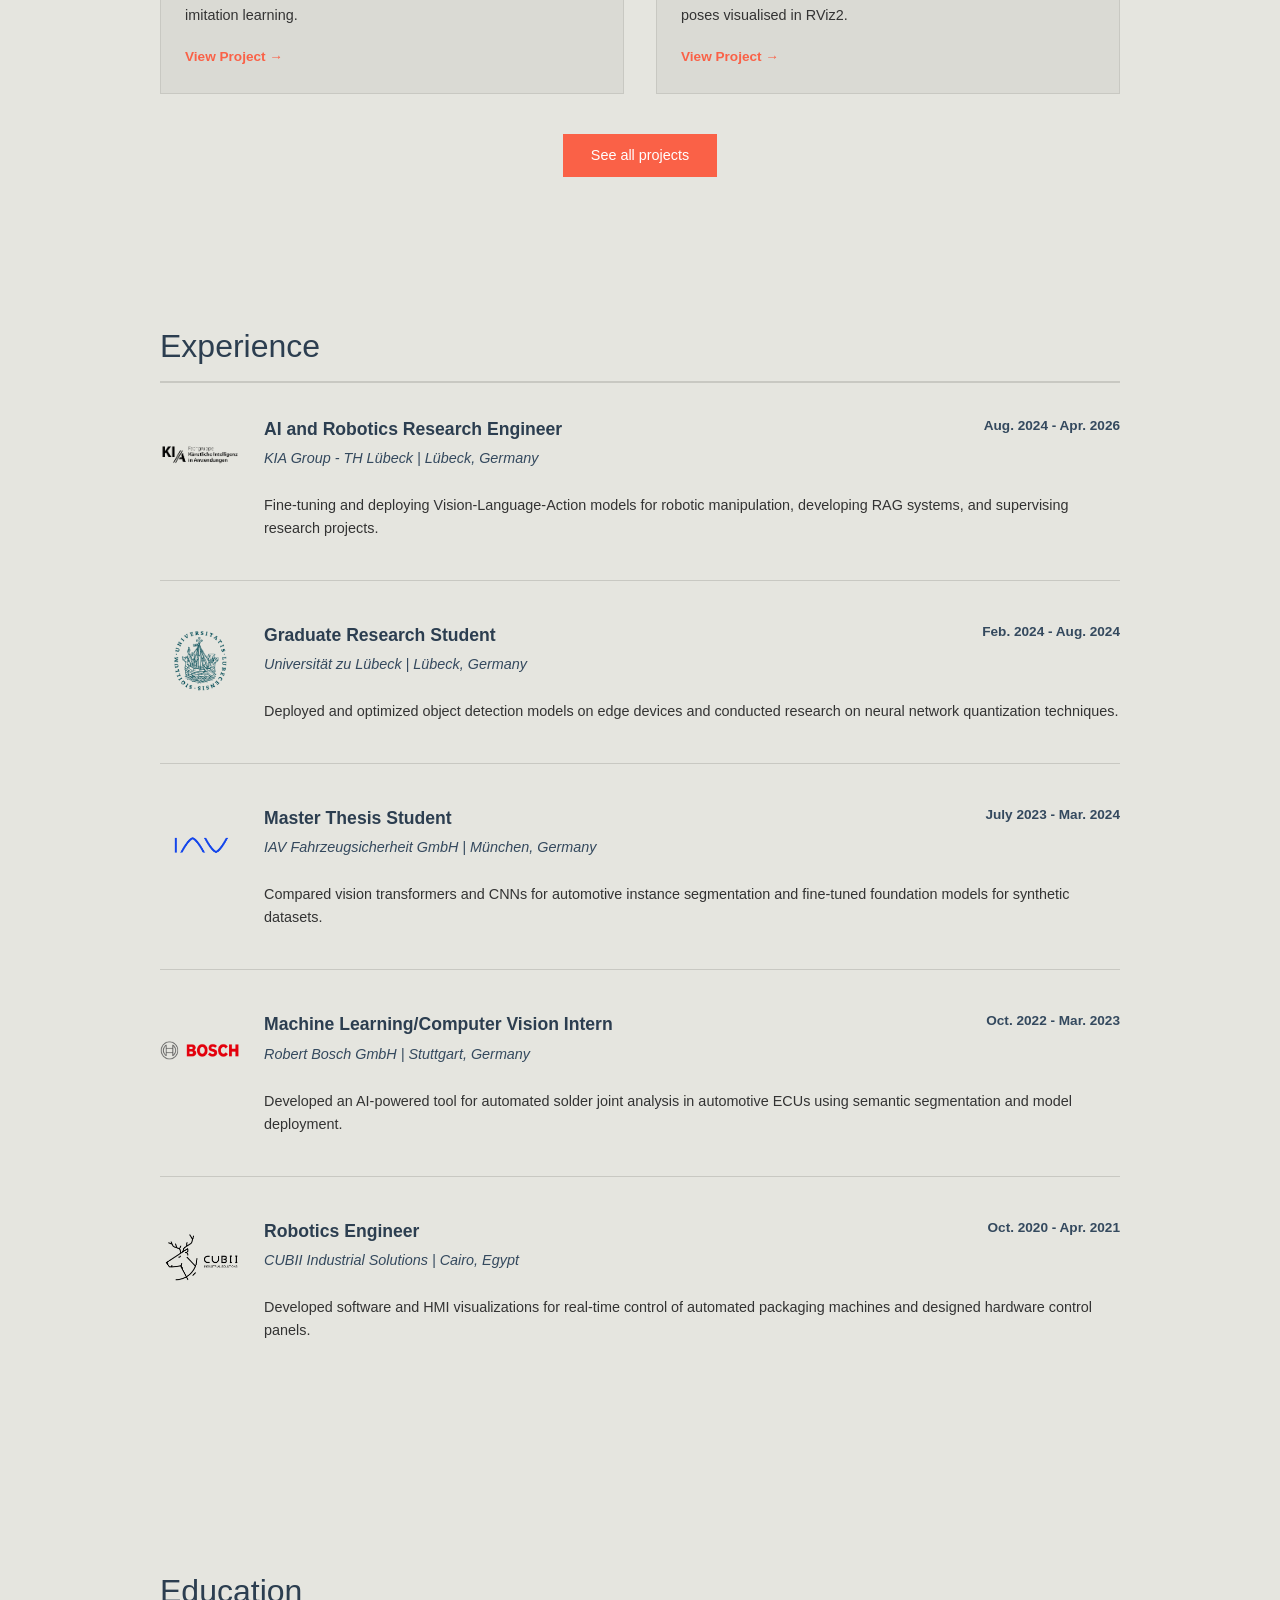
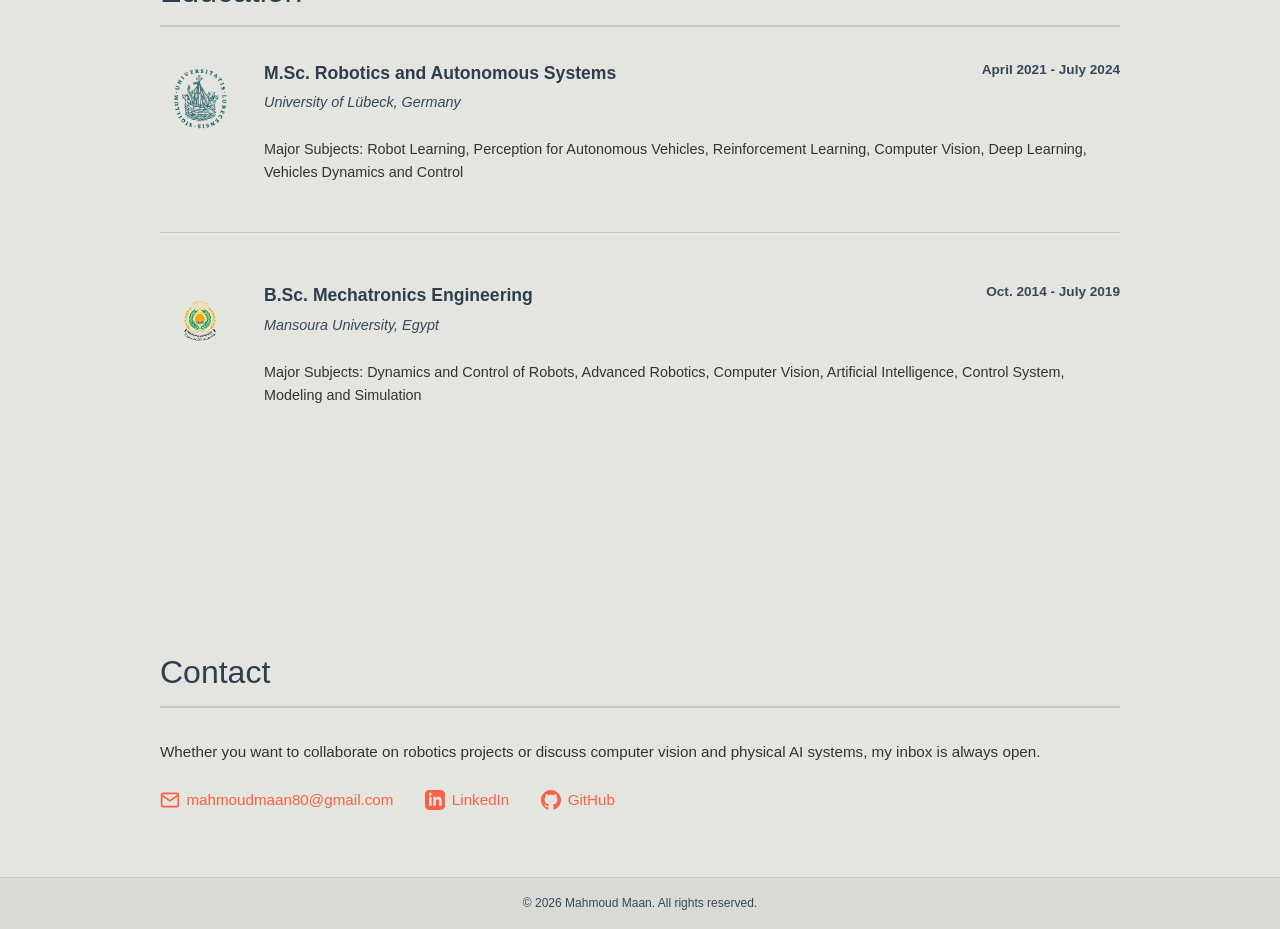
==== commit e03e84e0: "add balance-robot" ====
--- a/index.html
+++ b/index.html
@@ -79,12 +79,23 @@
 
                 <div class="projects-grid">
 
+                    <a href="projects/detail.html#balance-bot-rl" class="project-card">
+                        <div class="project-image">
+                            <img src="assets/images/balance-bot-RL.gif" alt="Balancing Robot Sim-to-Real RL">
+                        </div>
+                        <div class="project-info">
+                            <h3>Balancing Robot Sim2Real RL</h3>
+                            <p>Trained PPO balancing policies in MuJoCo with Stable-Baselines3, exported them to ONNX, and deployed on an ESP32-based M5Stack Bala2 robot with domain randomization to close the sim-to-real gap.</p>
+                            <span class="project-link-text">View Project →</span>
+                        </div>
+                    </a>
+
                     <a href="projects/detail.html#vr-teleop" class="project-card">
                         <div class="project-image">
                             <img src="assets/images/VRTeleop.gif" alt="VR Teleoperation — VRTeleop">
                         </div>
                         <div class="project-info">
-                            <h3>VR Teleoperation for SO-101 — VRTeleop</h3>
+                            <h3>VR Teleoperation for SO-101 (VRTeleop)</h3>
                             <p>VR teleoperation system for the SO-101 robot arm. A Meta Quest 3 Godot XR app streams 6-DoF controller poses to a Python IK server that drives the arm in real time, streams camera feeds back to the headset, and records LeRobot datasets.</p>
                             <span class="project-link-text">View Project →</span>
                         </div>
@@ -97,17 +108,6 @@
                         <div class="project-info">
                             <h3>Imitation Learning with VLA Models</h3>
                             <p>Fine-tuned SmolVLA and ACT models on the SO-101 robotic arm for pick-and-place tasks using human teleoperation demonstrations, exploring Vision-Language-Action models for imitation learning.</p>
-                            <span class="project-link-text">View Project →</span>
-                        </div>
-                    </a>
-
-                    <a href="projects/detail.html#qr-code-pose-tracking" class="project-card">
-                        <div class="project-image">
-                            <img src="assets/images/QRCode.gif" alt="6D Pose Estimation of QR Codes using Godot 4 and OpenXR">
-                        </div>
-                        <div class="project-info">
-                            <h3>6D Pose Estimation of QR Codes using Godot 4 and OpenXR</h3>
-                            <p>Meta Quest 3 passthrough demo that uses OpenXR marker tracking to estimate QR code position and orientation, then visualizes each marker in Godot with RGB coordinate axes and live world-space coordinates.</p>
                             <span class="project-link-text">View Project →</span>
                         </div>
                     </a>
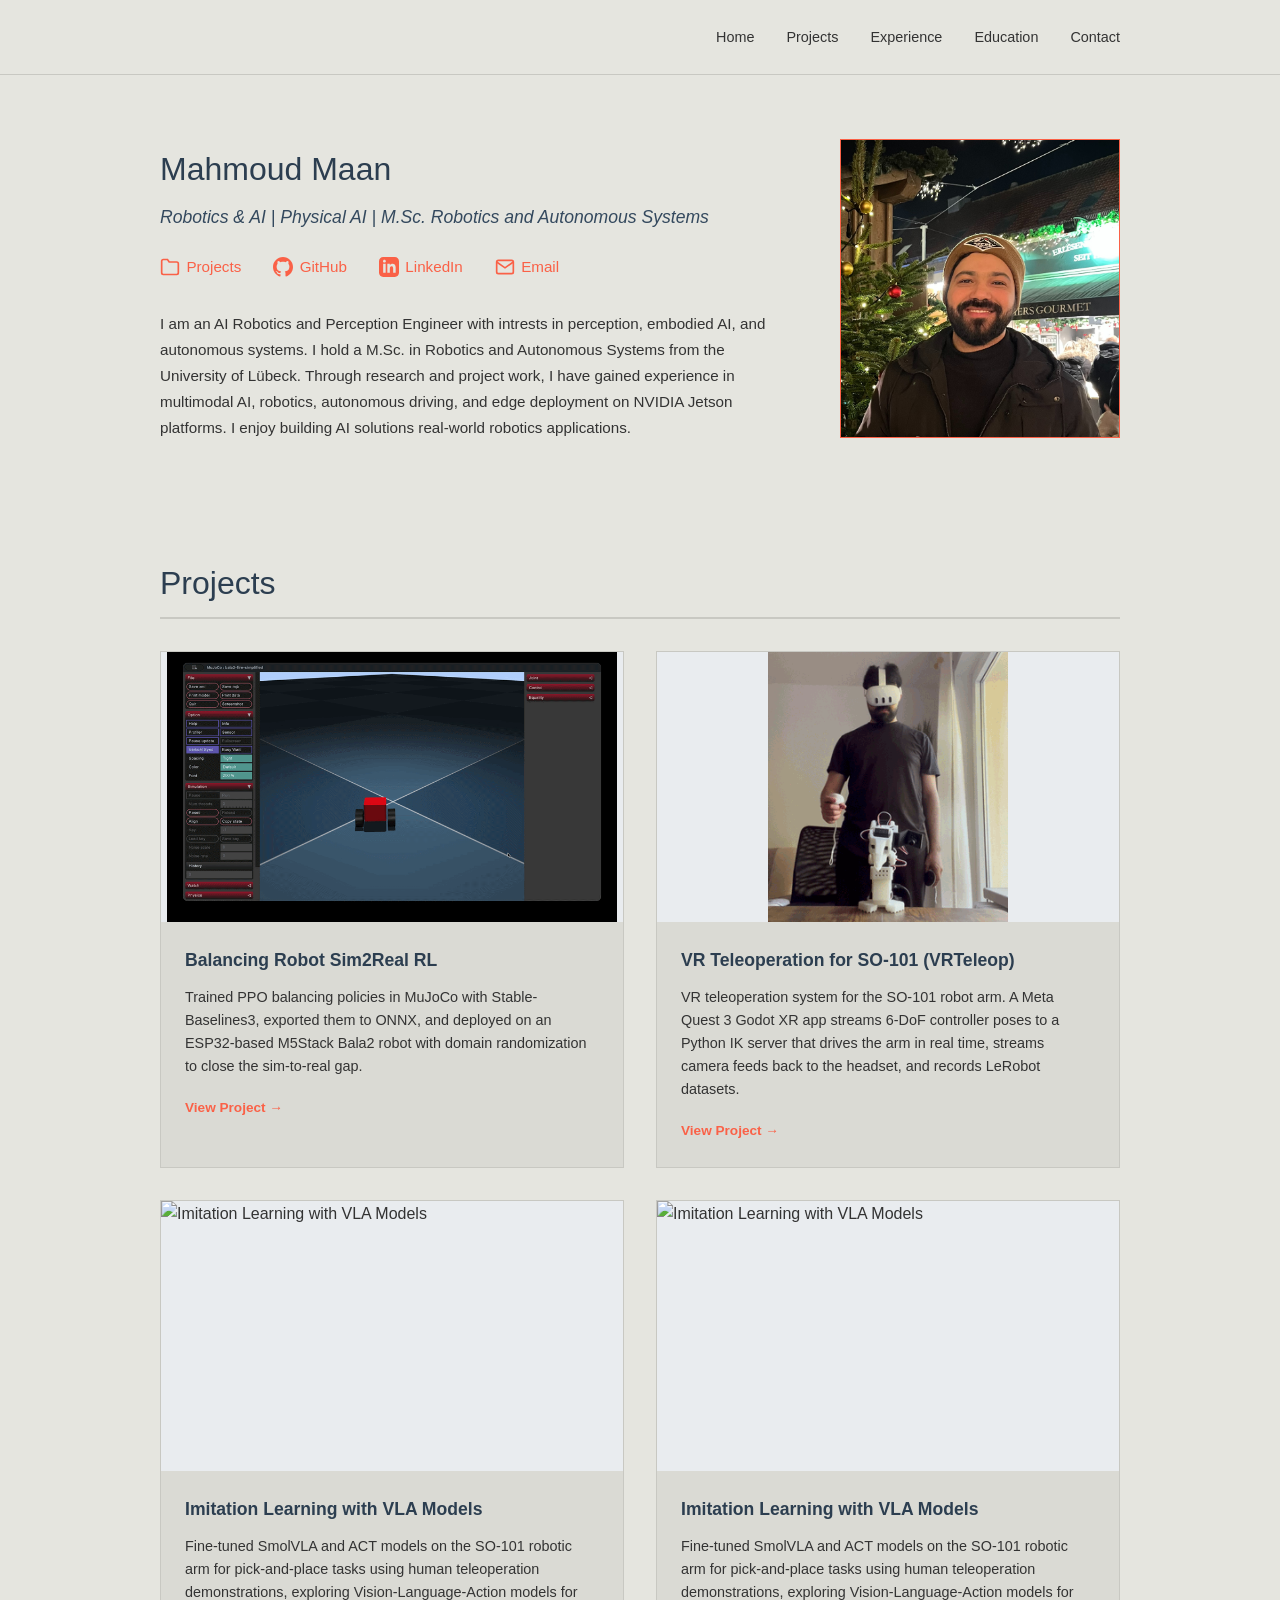
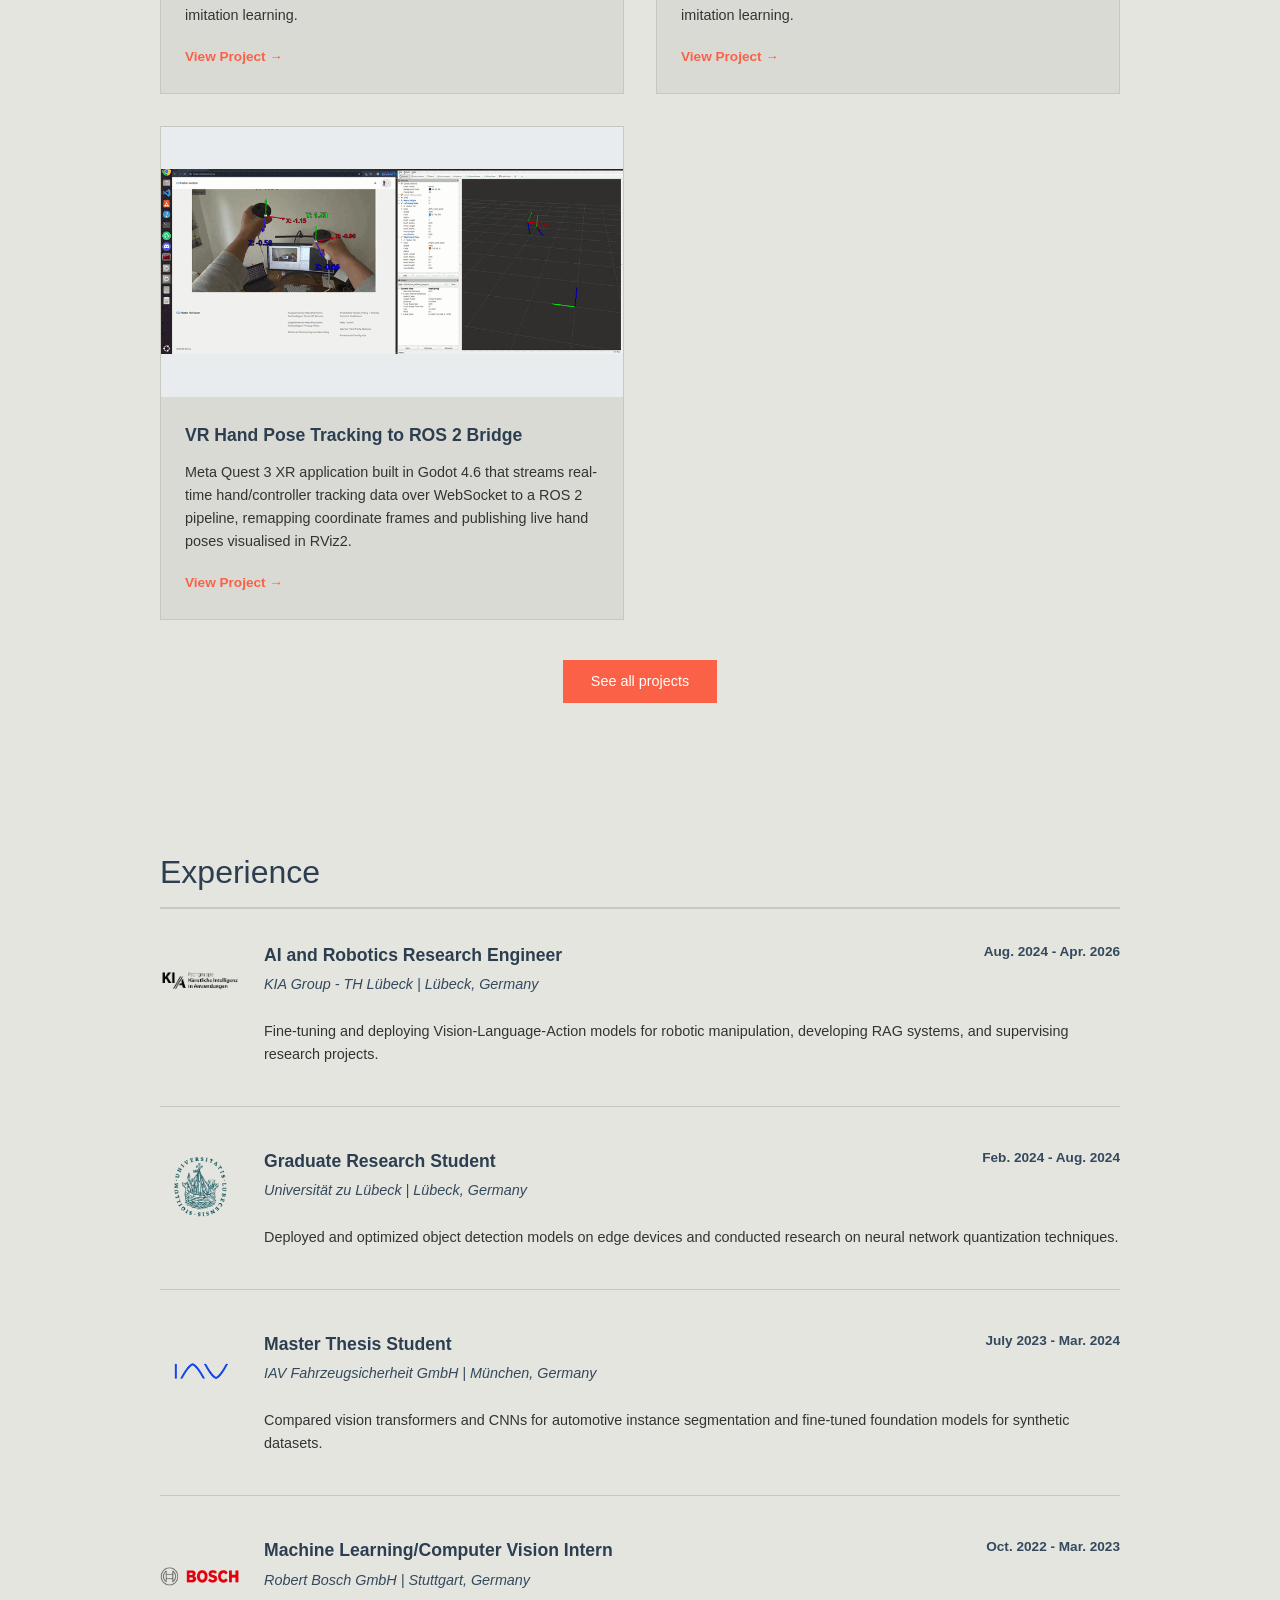
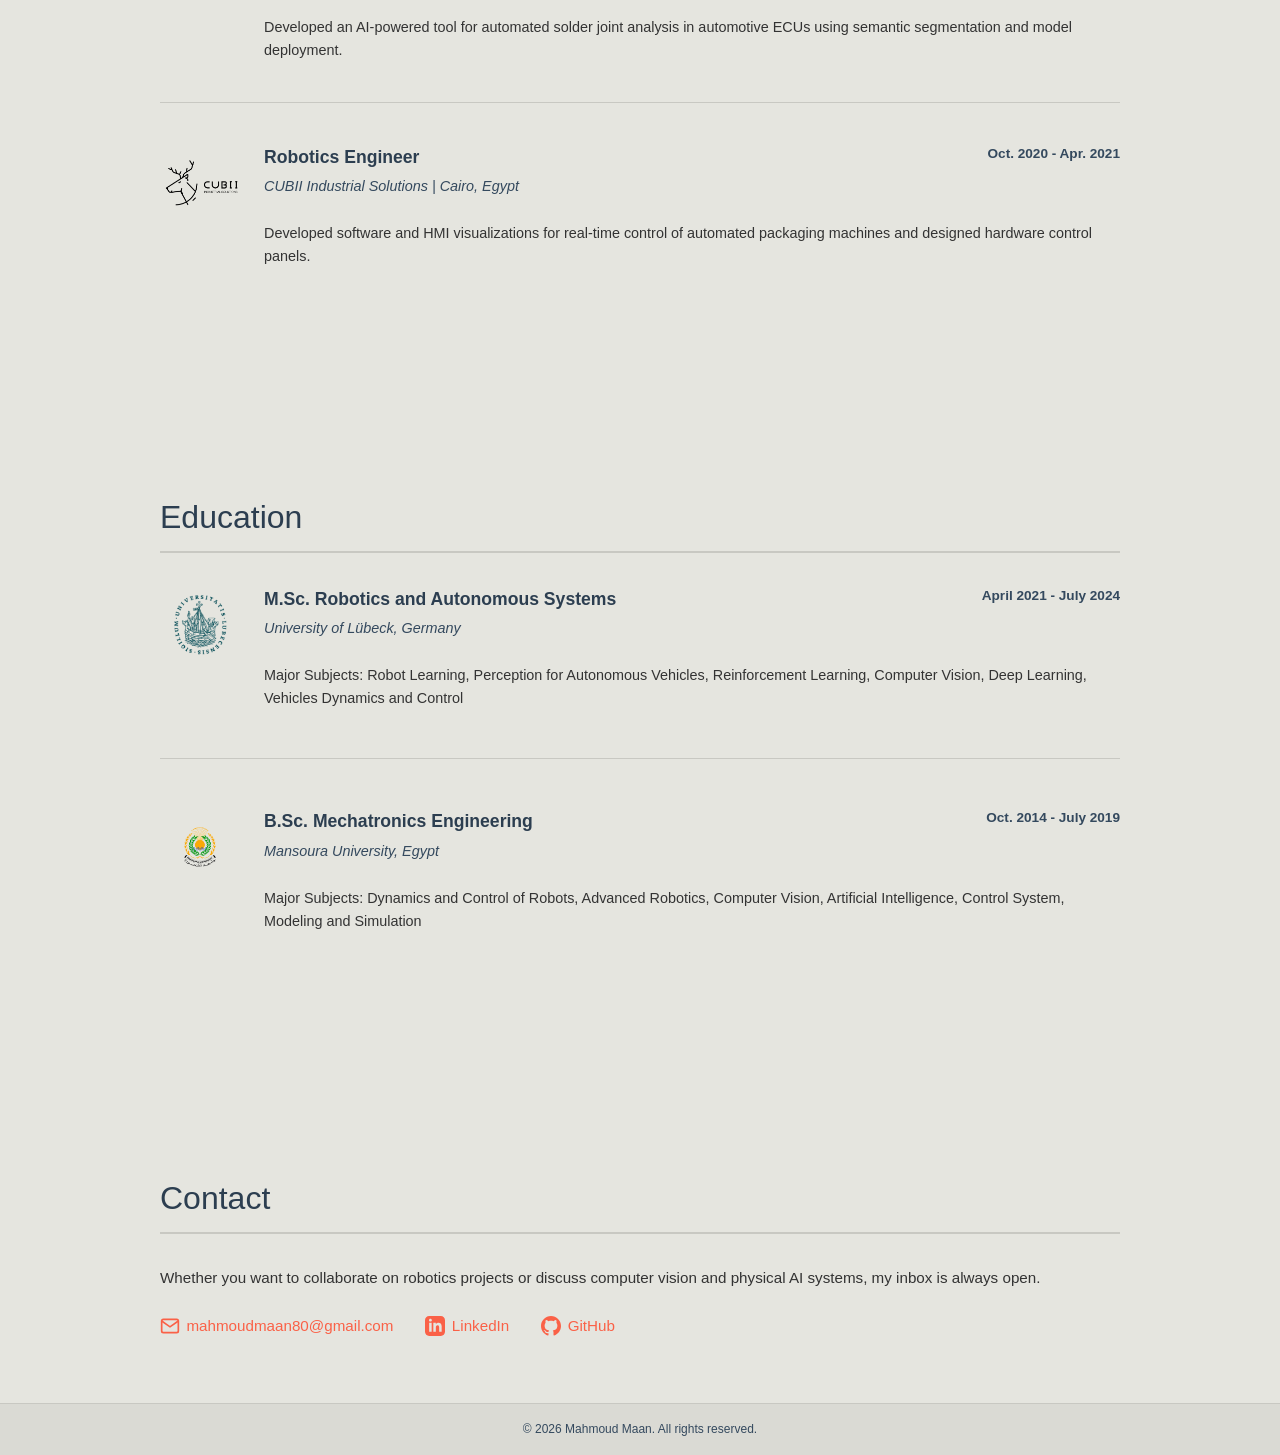
==== commit 77389662: "Merge branch 'main' of https://github.com/mahmoud-maan/mahmoud-maan.github.io" ====
--- a/index.html
+++ b/index.html
@@ -112,6 +112,17 @@
                         </div>
                     </a>
 
+                    <a href="projects/detail.html#imitation-learning" class="project-card">
+                        <div class="project-image">
+                            <img src="assets/images/IL-Project/SmolVLA-inference.gif" alt="Imitation Learning with VLA Models">
+                        </div>
+                        <div class="project-info">
+                            <h3>Imitation Learning with VLA Models</h3>
+                            <p>Fine-tuned SmolVLA and ACT models on the SO-101 robotic arm for pick-and-place tasks using human teleoperation demonstrations, exploring Vision-Language-Action models for imitation learning.</p>
+                            <span class="project-link-text">View Project →</span>
+                        </div>
+                    </a>
+
                     <a href="projects/detail.html#vr-hand-bridge" class="project-card">
                         <div class="project-image">
                             <img src="assets/images/VRhandbridge.gif" alt="VR Hand Pose Tracking to ROS 2 Bridge">
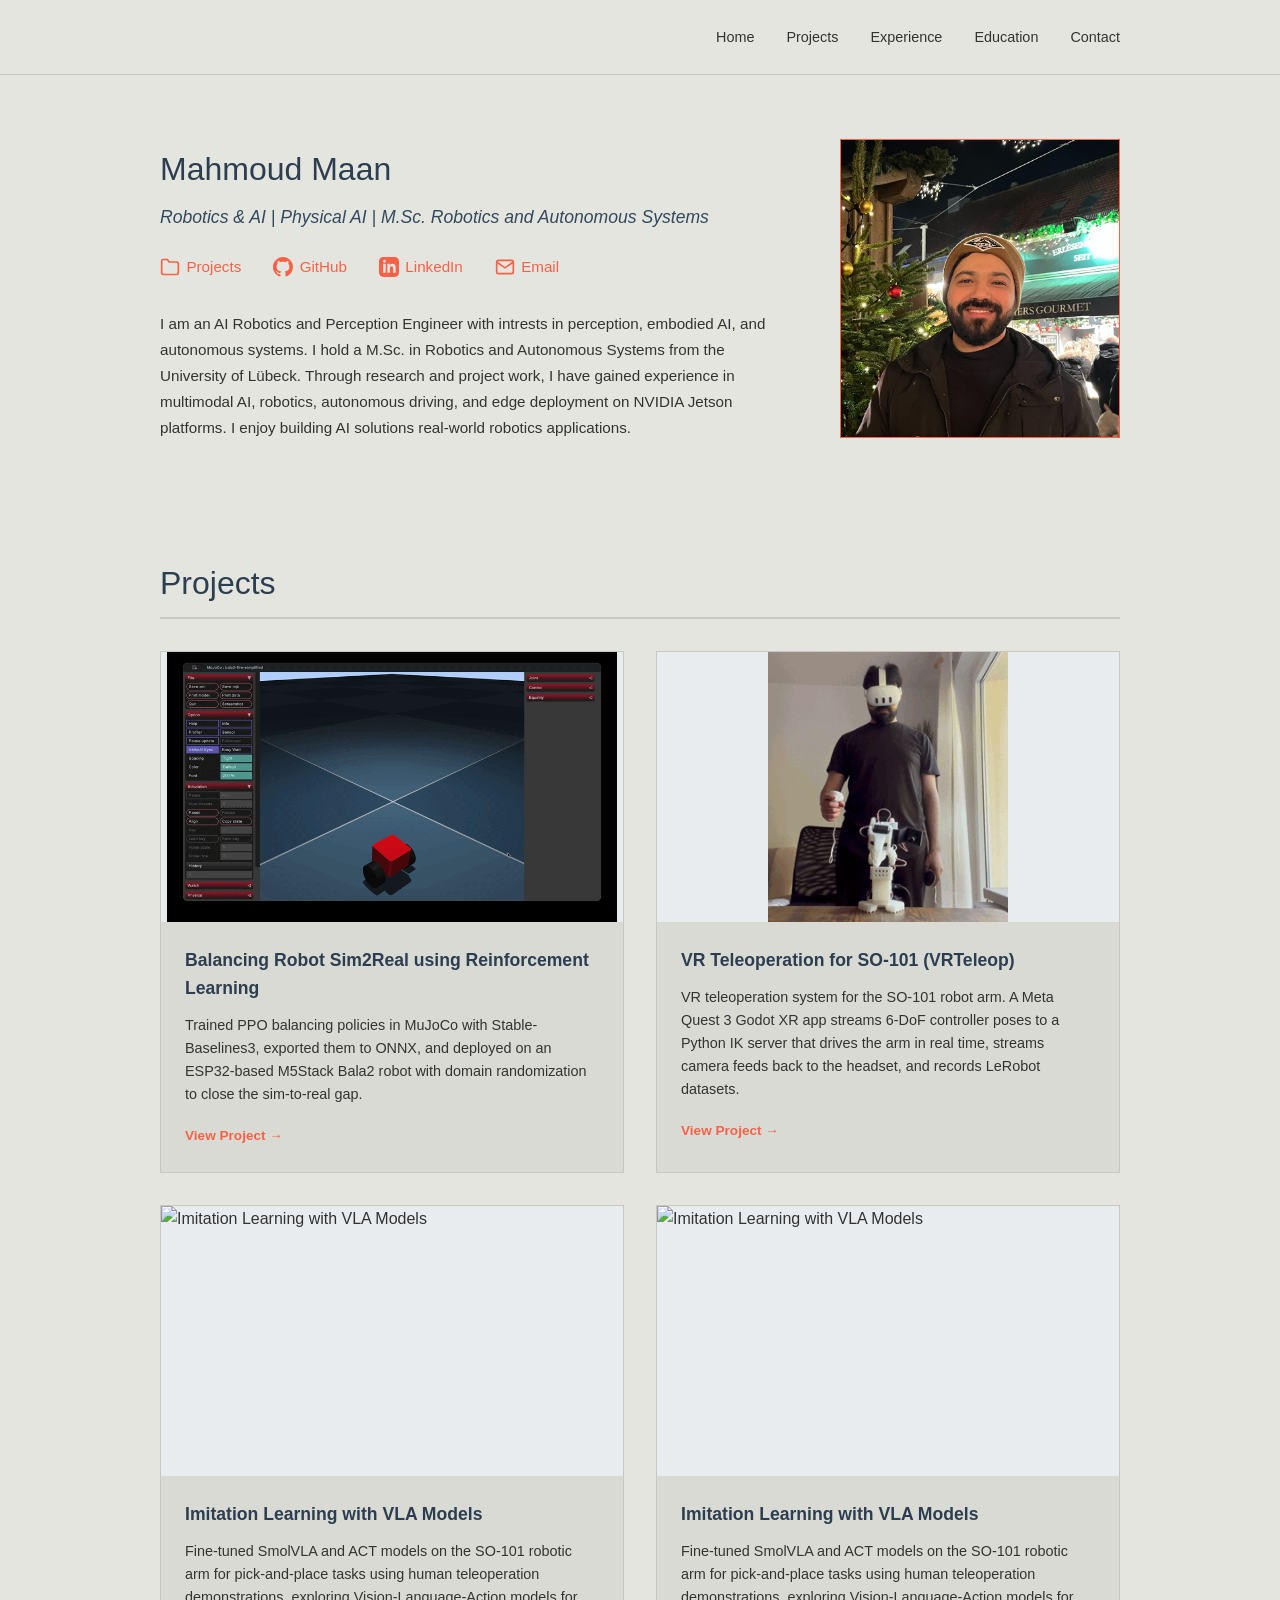
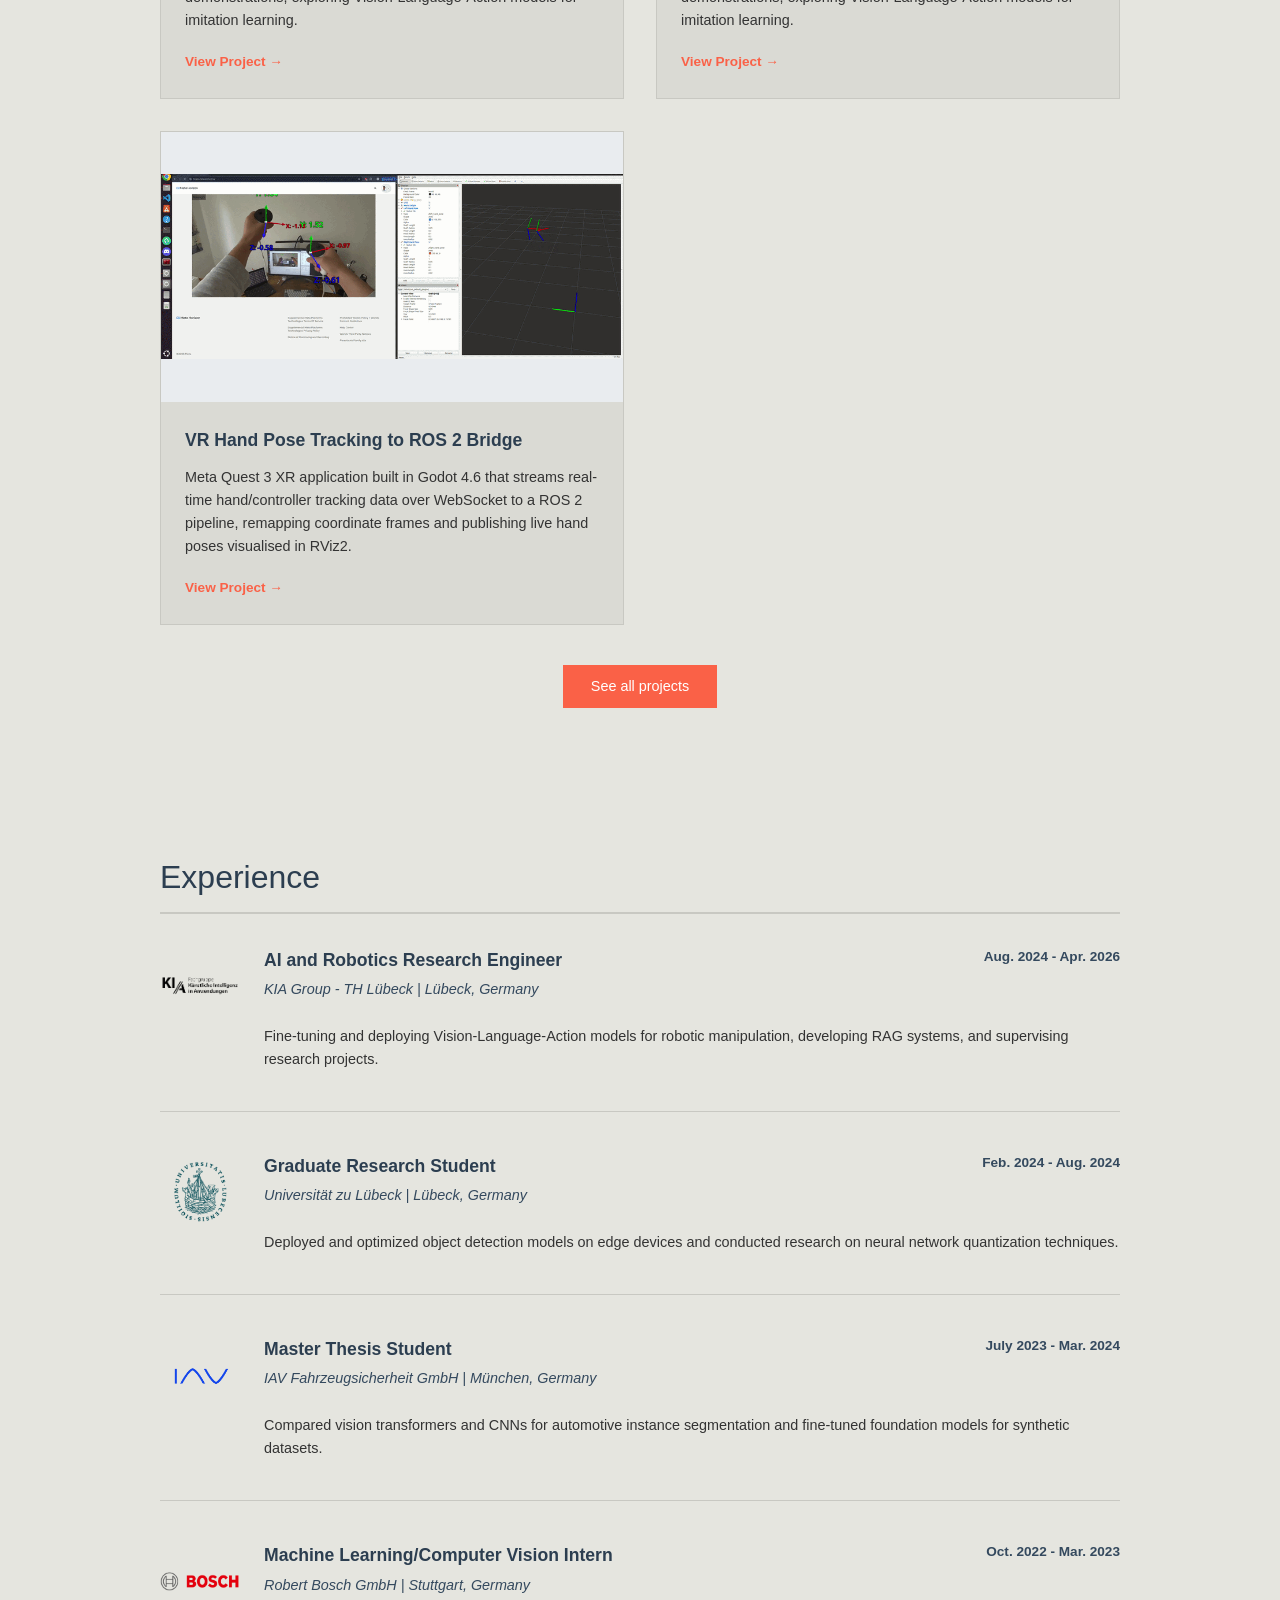
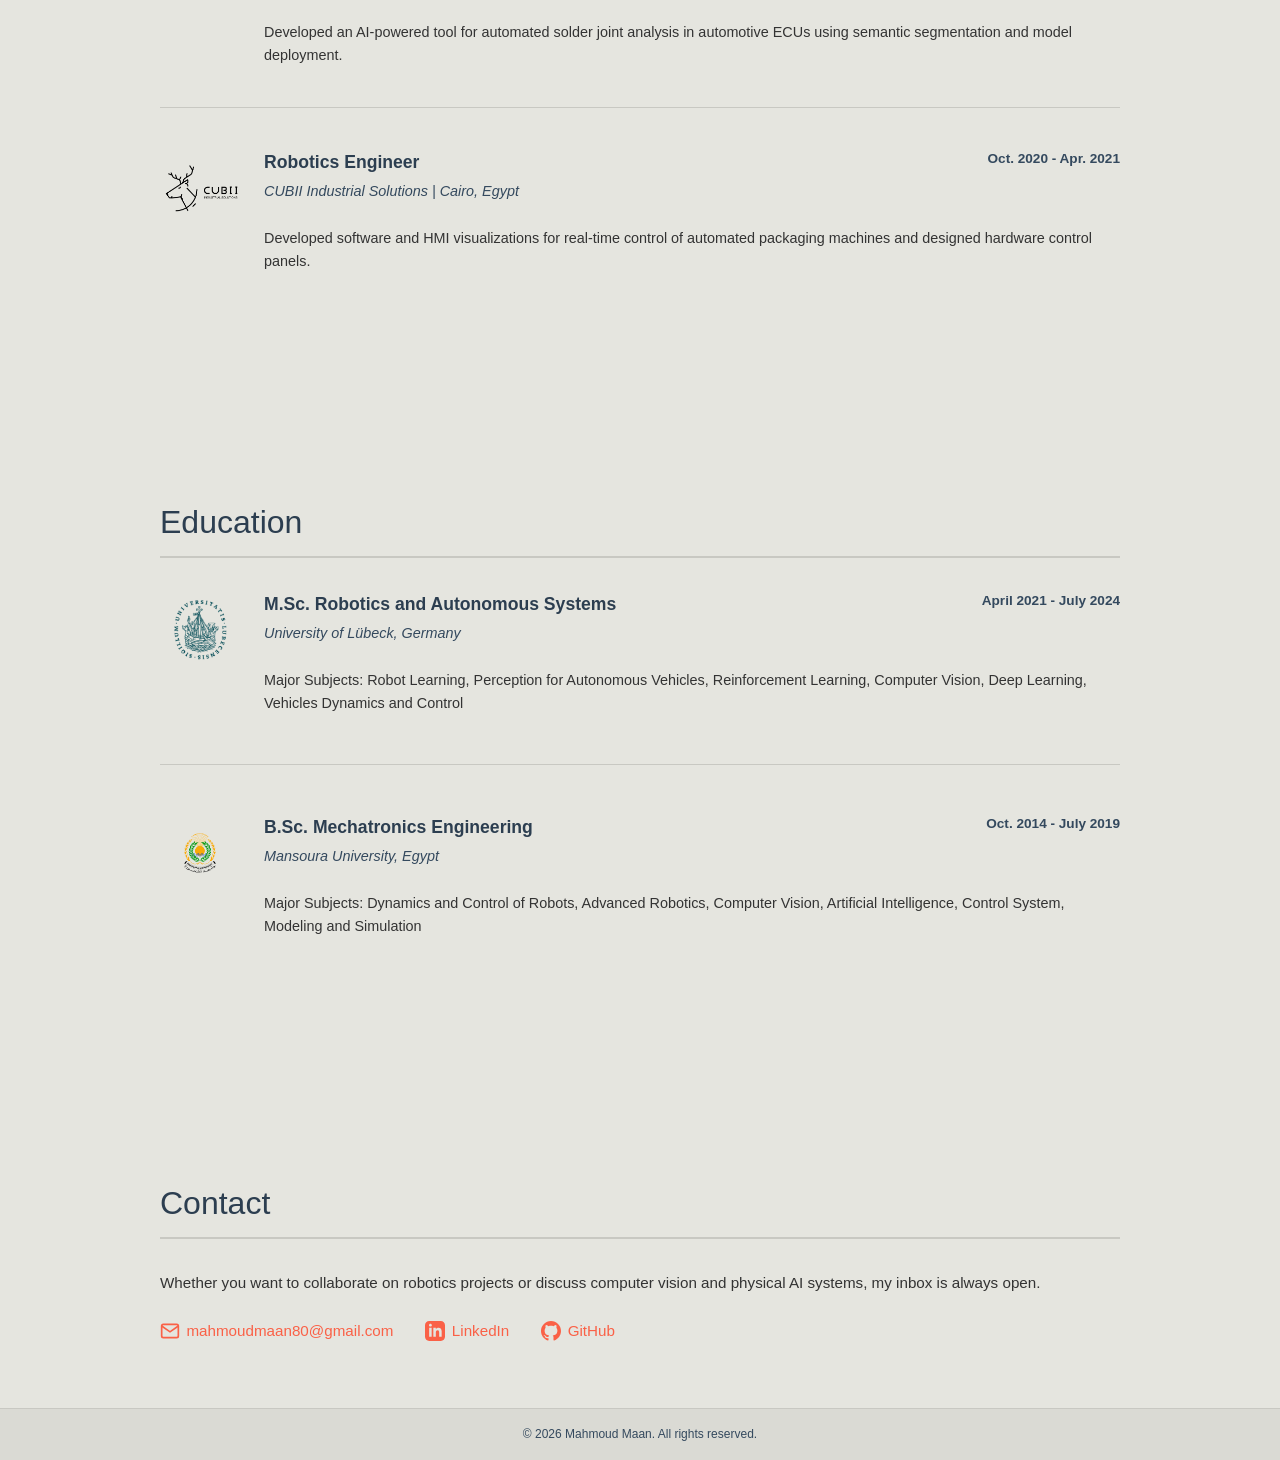
==== commit efe815a7: "edit project name" ====
--- a/index.html
+++ b/index.html
@@ -84,7 +84,7 @@
                             <img src="assets/images/balance-bot-RL.gif" alt="Balancing Robot Sim-to-Real RL">
                         </div>
                         <div class="project-info">
-                            <h3>Balancing Robot Sim2Real RL</h3>
+                            <h3>Balancing Robot Sim2Real using Reinforcement Learning</h3>
                             <p>Trained PPO balancing policies in MuJoCo with Stable-Baselines3, exported them to ONNX, and deployed on an ESP32-based M5Stack Bala2 robot with domain randomization to close the sim-to-real gap.</p>
                             <span class="project-link-text">View Project →</span>
                         </div>
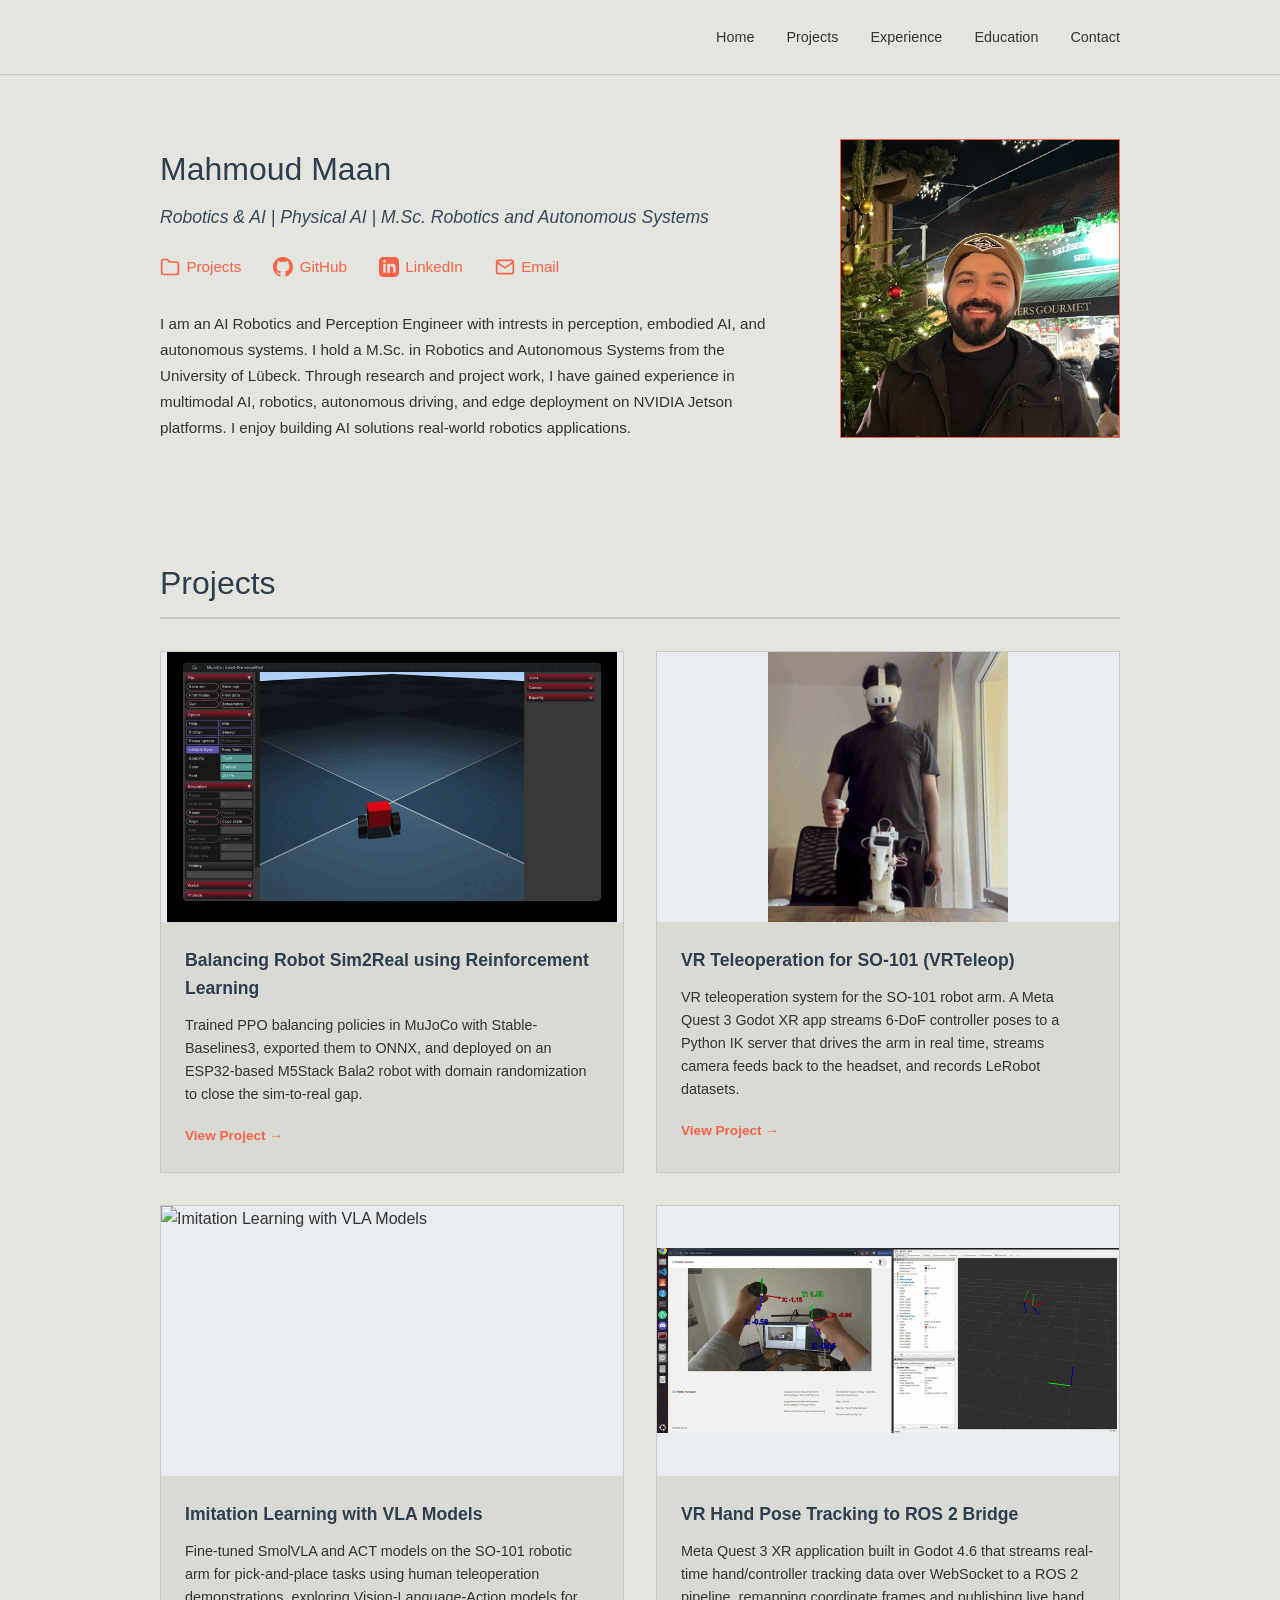
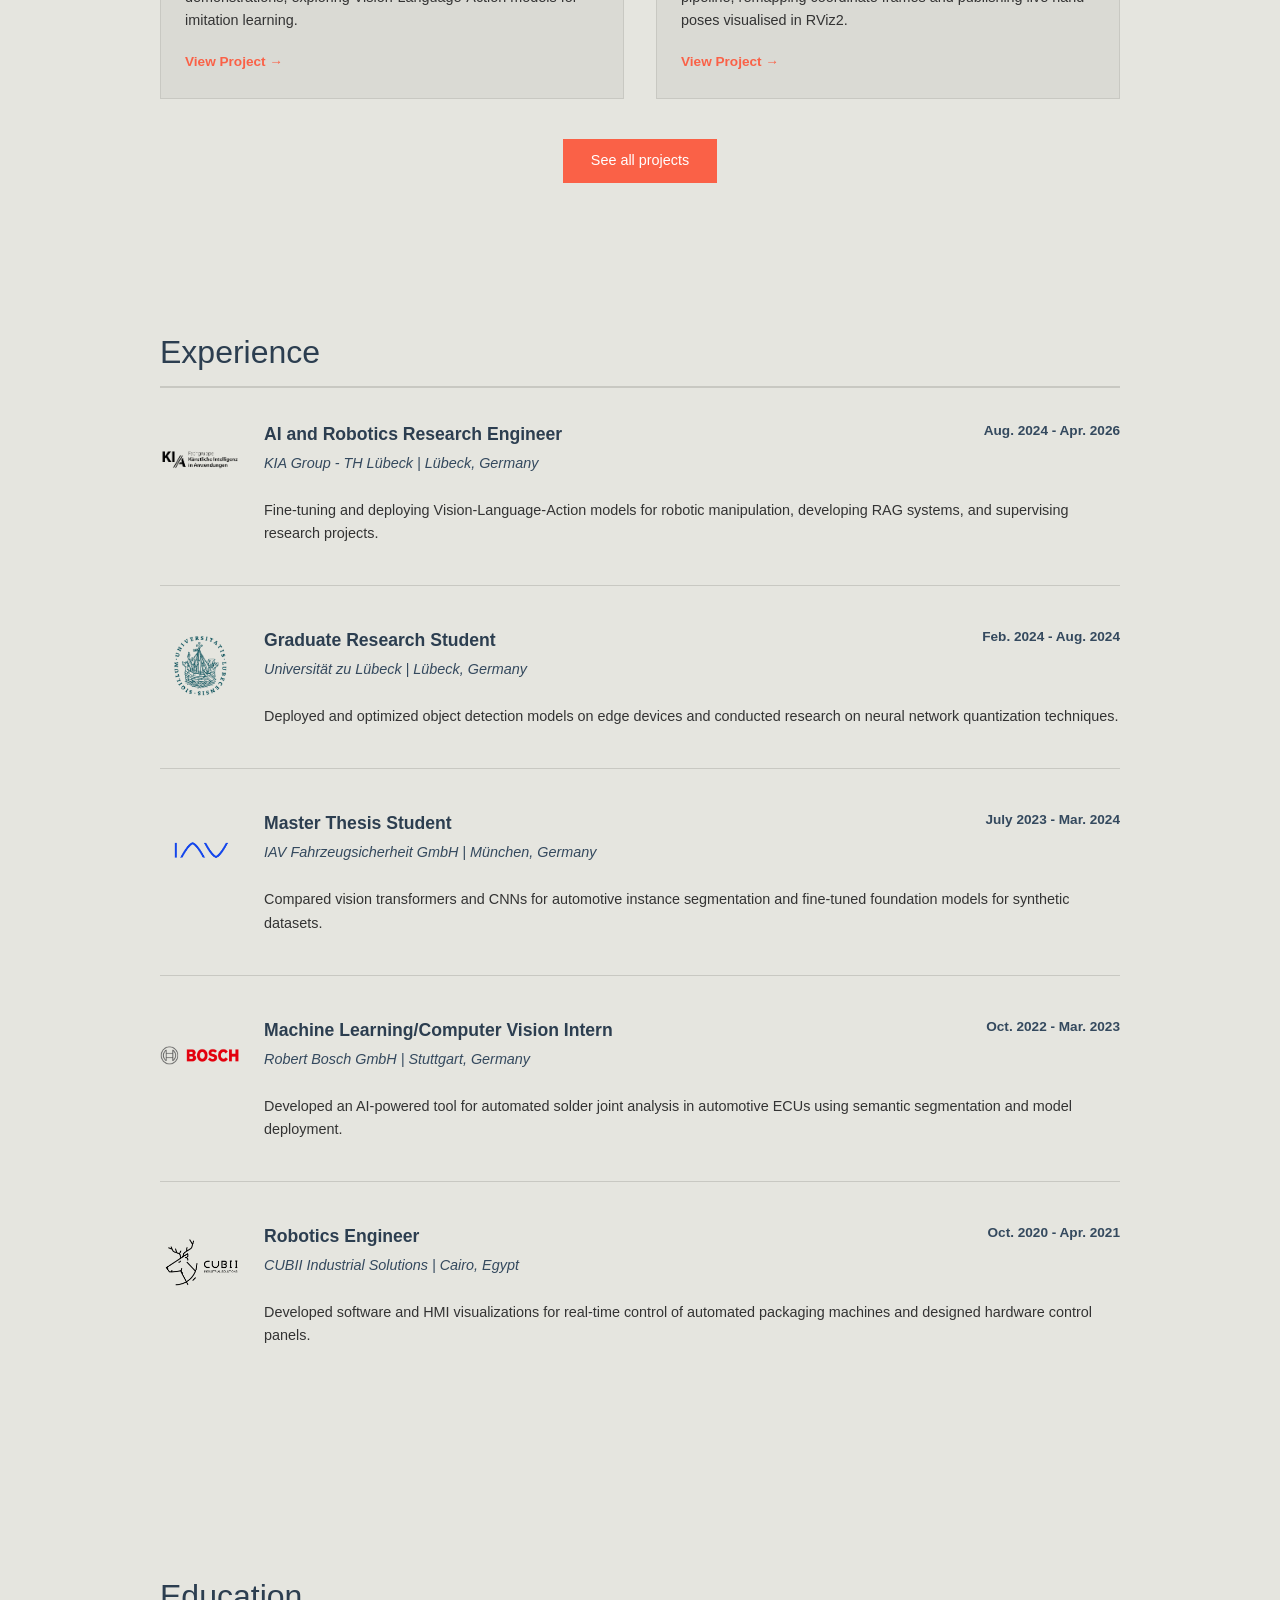
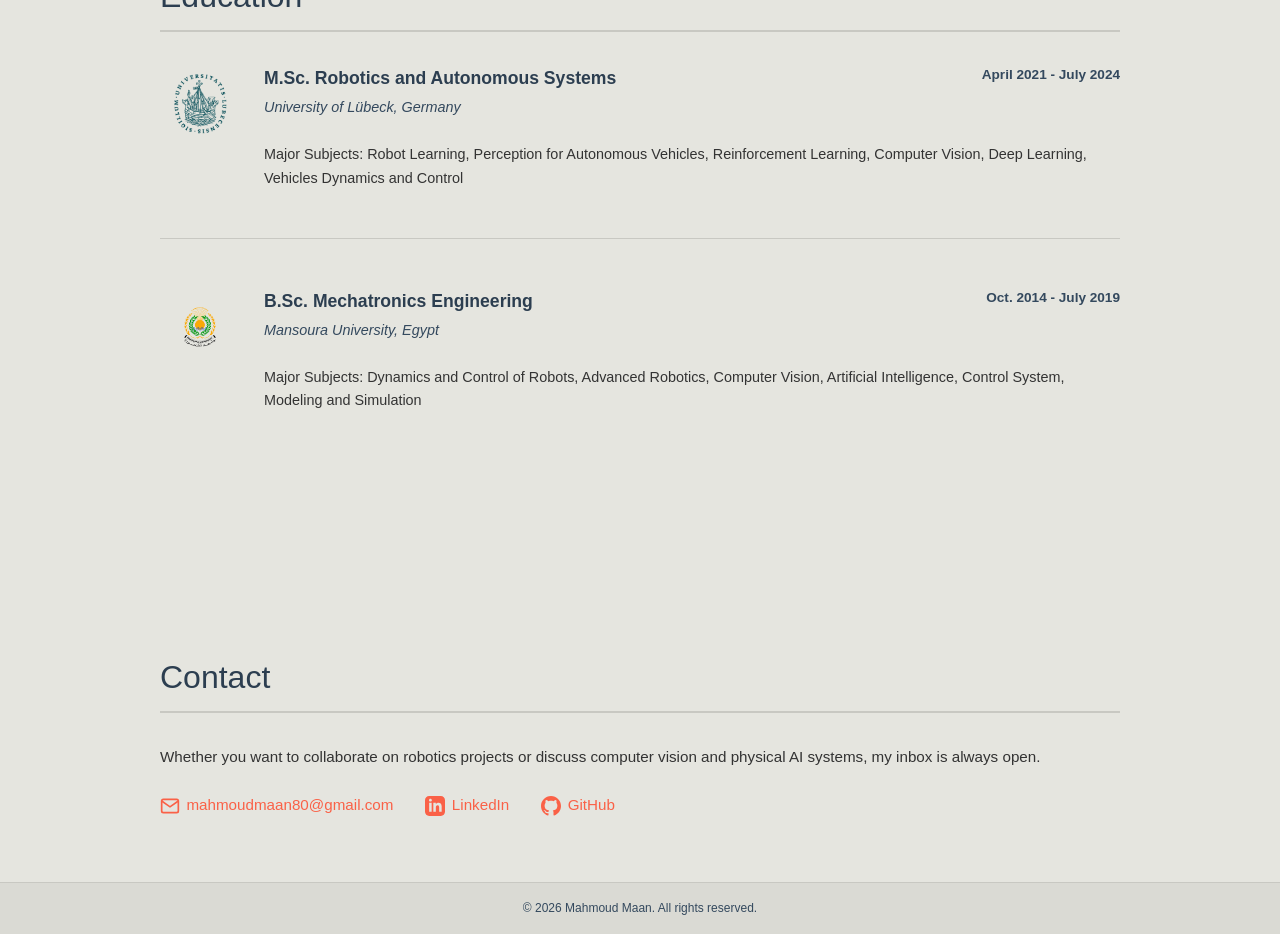
==== commit 9c5ee31a: "fix projects cards" ====
--- a/index.html
+++ b/index.html
@@ -112,17 +112,6 @@
                         </div>
                     </a>
 
-                    <a href="projects/detail.html#imitation-learning" class="project-card">
-                        <div class="project-image">
-                            <img src="assets/images/IL-Project/SmolVLA-inference.gif" alt="Imitation Learning with VLA Models">
-                        </div>
-                        <div class="project-info">
-                            <h3>Imitation Learning with VLA Models</h3>
-                            <p>Fine-tuned SmolVLA and ACT models on the SO-101 robotic arm for pick-and-place tasks using human teleoperation demonstrations, exploring Vision-Language-Action models for imitation learning.</p>
-                            <span class="project-link-text">View Project →</span>
-                        </div>
-                    </a>
-
                     <a href="projects/detail.html#vr-hand-bridge" class="project-card">
                         <div class="project-image">
                             <img src="assets/images/VRhandbridge.gif" alt="VR Hand Pose Tracking to ROS 2 Bridge">
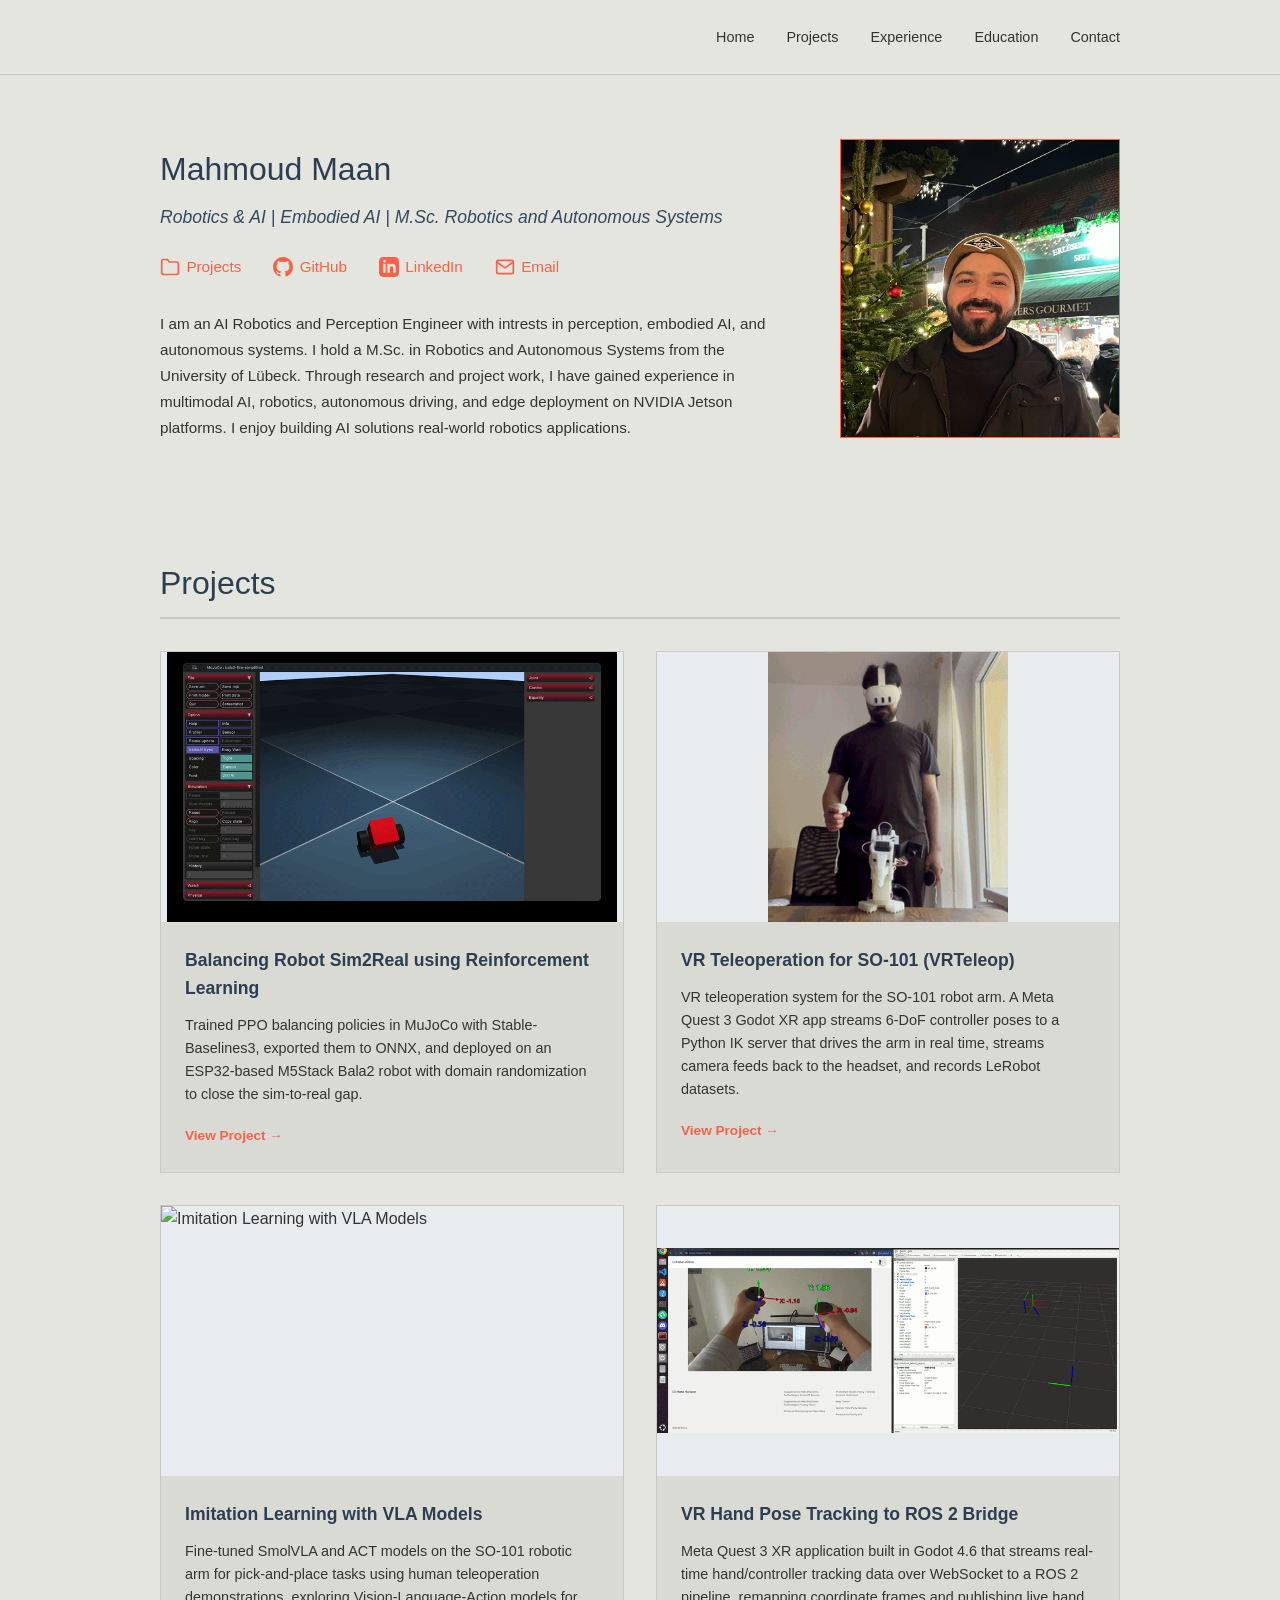
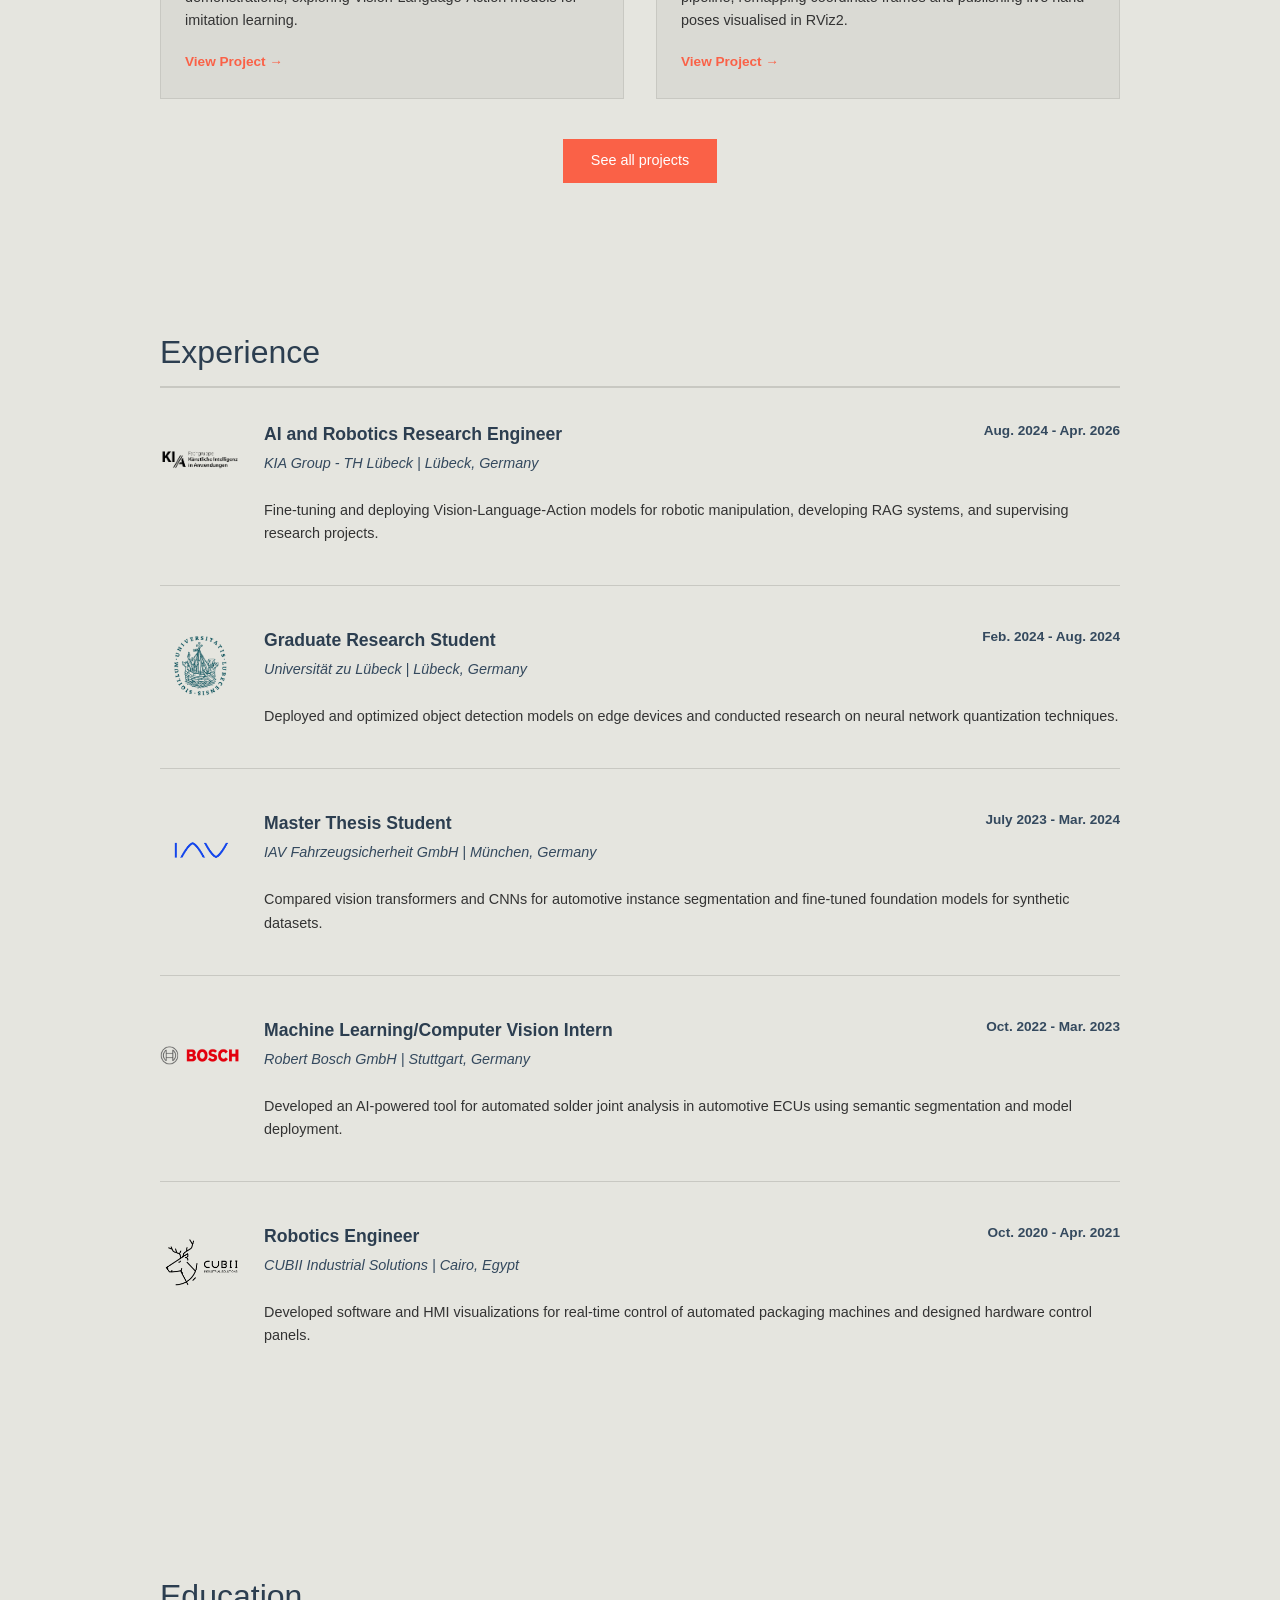
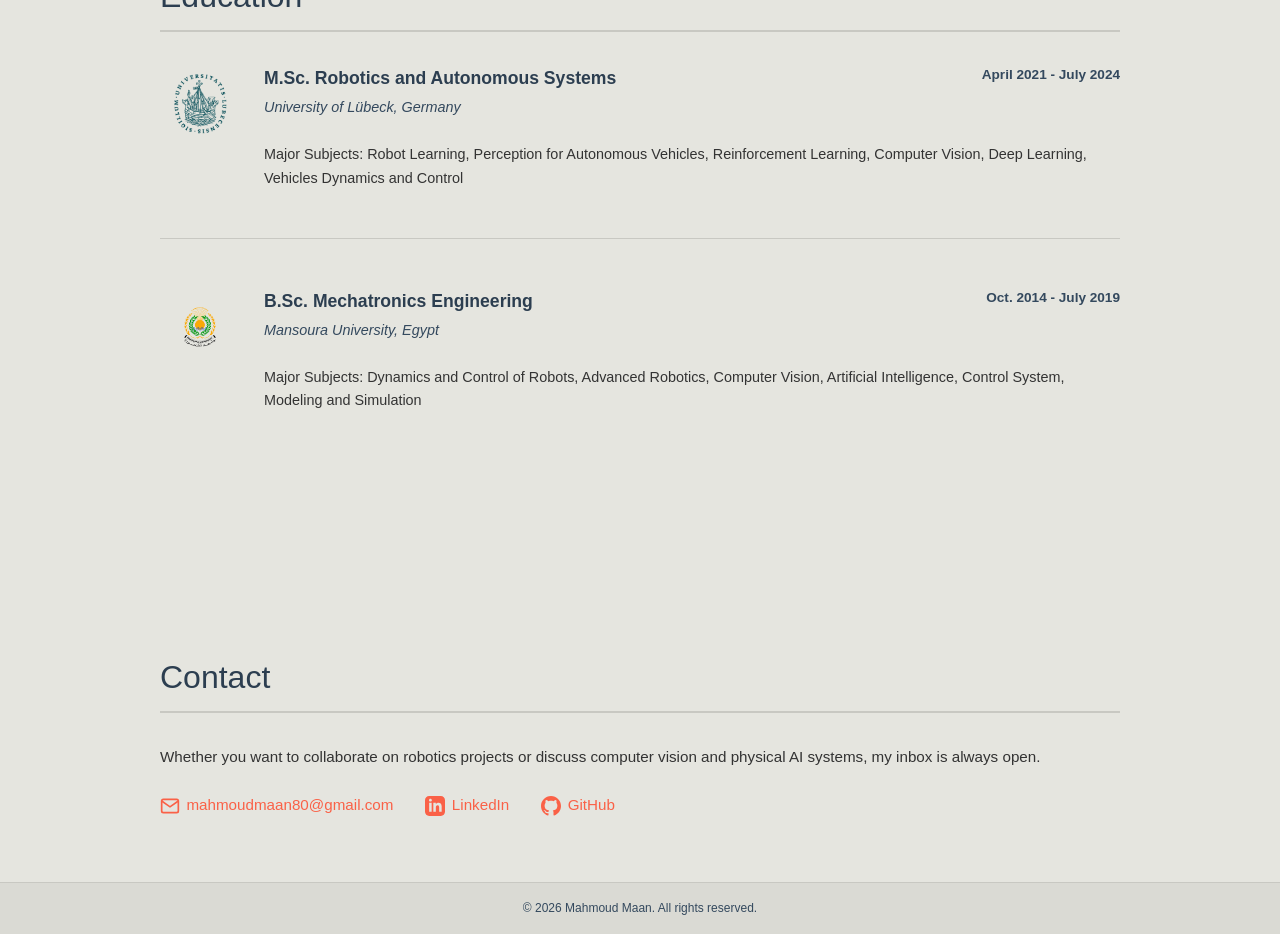
==== commit b68b5b82: "edit opening" ====
--- a/index.html
+++ b/index.html
@@ -27,7 +27,7 @@
                 <div class="profile-container">
                     <div class="profile-text">
                         <h1 class="name">Mahmoud Maan</h1>
-                        <p class="title">Robotics & AI | Physical AI | M.Sc. Robotics and Autonomous Systems</p>
+                        <p class="title">Robotics & AI | Embodied AI | M.Sc. Robotics and Autonomous Systems</p>
 
                         <div class="social-links">
                             <a href="#projects" class="social-link">
